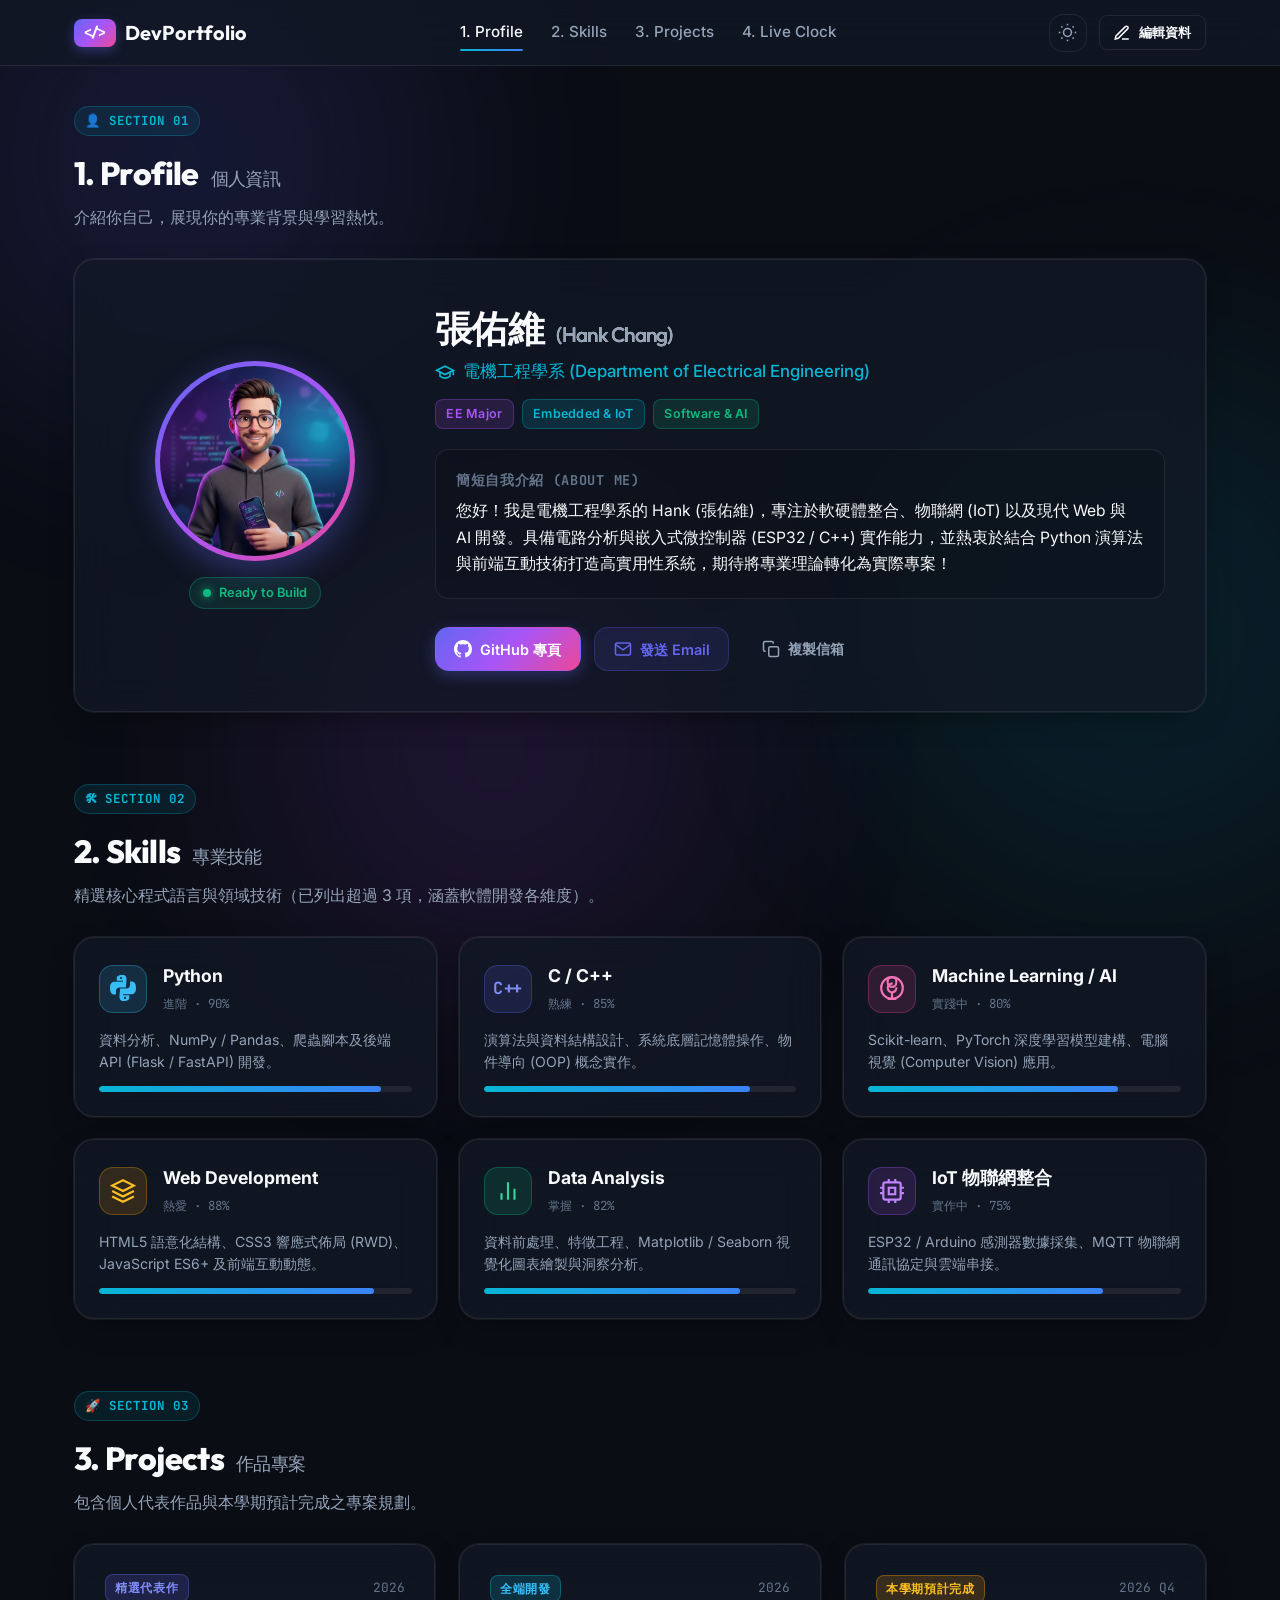
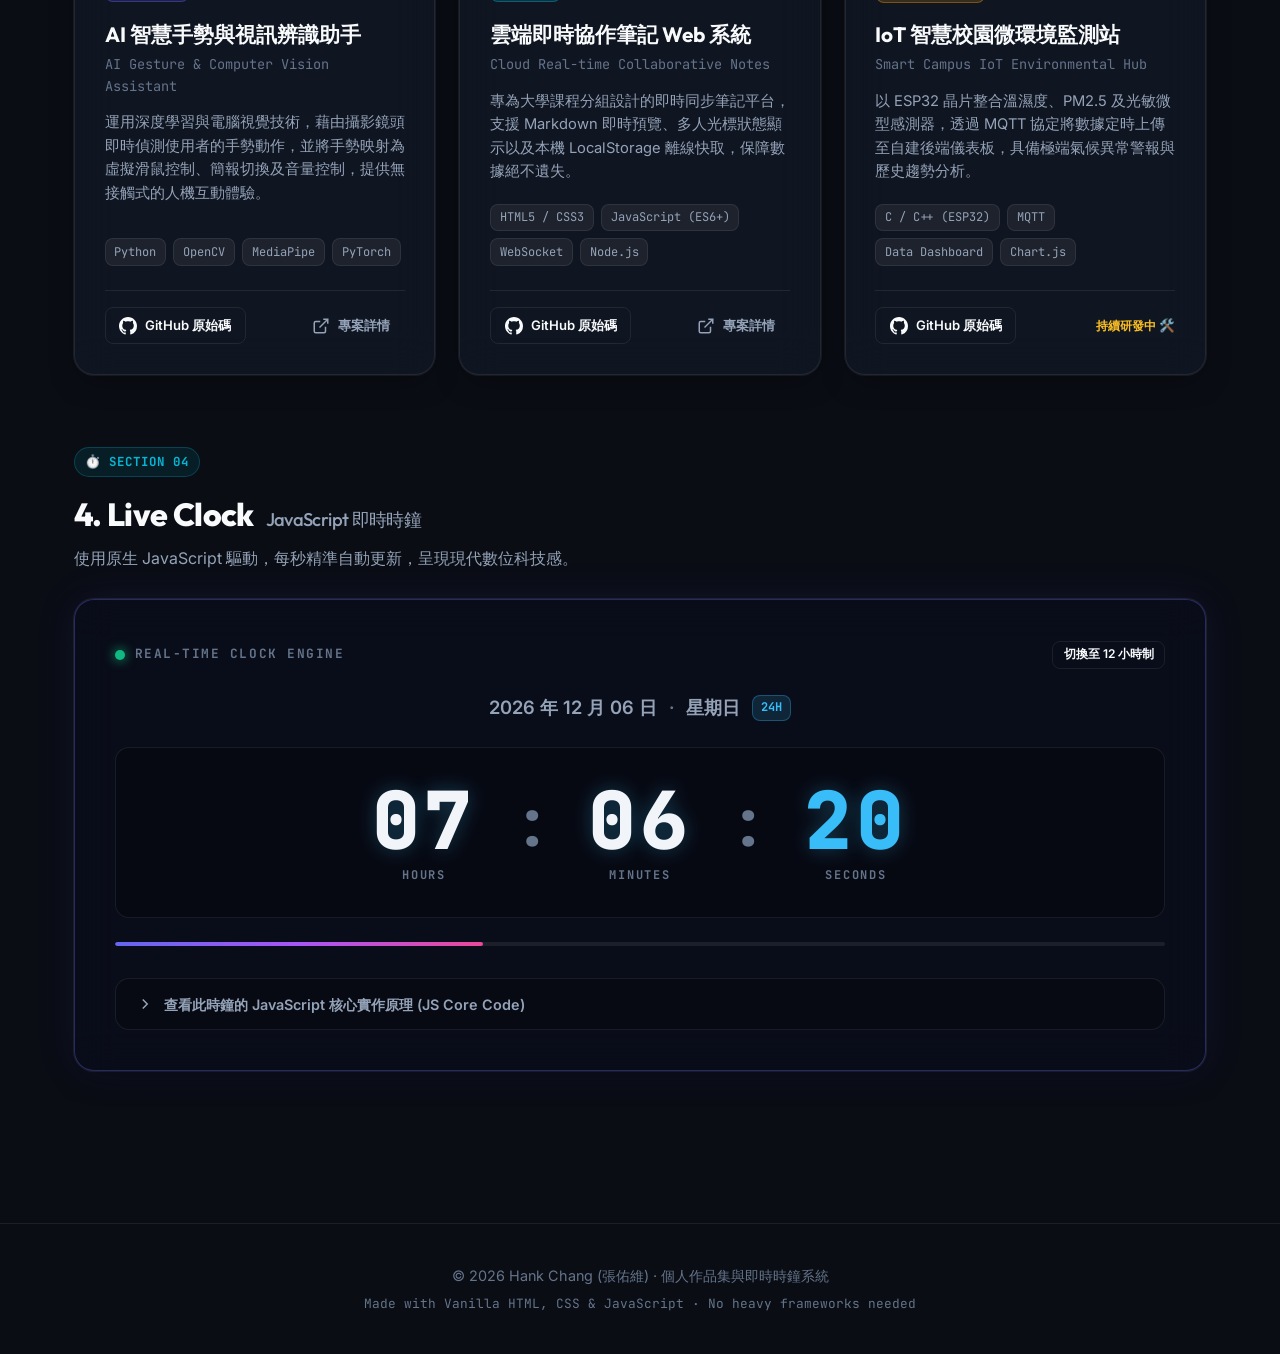
==== index.html @ bbba71ab "feat: initial commit of personal portfolio and live clock" ====
<!DOCTYPE html>
<html lang="zh-TW" data-theme="dark">
<head>
  <meta charset="UTF-8">
  <meta name="viewport" content="width=device-width, initial-scale=1.0">
  <title>Hank Chang (張佑維) | 電機工程學系 個人作品集與即時時鐘</title>
  <meta name="description" content="Hank Chang (張佑維) 的個人作品集網頁，包含個人簡介 (Profile)、專長技能 (Skills)、作品專案 (Projects) 與 JavaScript 即時時鐘 (Live Clock)。">
  
  <!-- Google Fonts: Outfit (標題), Inter (正文), JetBrains Mono (數位時鐘與程式碼) -->
  <link rel="preconnect" href="https://fonts.googleapis.com">
  <link rel="preconnect" href="https://fonts.gstatic.com" crossorigin>
  <link href="https://fonts.googleapis.com/css2?family=Inter:wght@300;400;500;600;700&family=JetBrains+Mono:wght@400;600;700;800&family=Outfit:wght@400;600;700;800&display=swap" rel="stylesheet">
  
  <link rel="stylesheet" href="style.css">
</head>
<body>
  <!-- 背景流光與粒子氛圍 -->
  <div class="ambient-glow glow-1"></div>
  <div class="ambient-glow glow-2"></div>
  <div class="ambient-glow glow-3"></div>

  <!-- 頂部導航列 -->
  <header class="navbar" id="navbar">
    <div class="nav-container">
      <a href="#profile" class="nav-logo">
        <span class="logo-badge">&lt;/&gt;</span>
        <span class="logo-text">DevPortfolio</span>
      </a>

      <nav class="nav-links">
        <a href="#profile" class="nav-link active">1. Profile</a>
        <a href="#skills" class="nav-link">2. Skills</a>
        <a href="#projects" class="nav-link">3. Projects</a>
        <a href="#clock" class="nav-link">4. Live Clock</a>
      </nav>

      <div class="nav-actions">
        <!-- 主題切換 (深色 / 淺色) -->
        <button id="theme-toggle-btn" class="icon-btn" title="切換深淺色主題" aria-label="切換主題">
          <svg class="sun-icon" viewBox="0 0 24 24" fill="none" stroke="currentColor" stroke-width="2">
            <circle cx="12" cy="12" r="5"></circle>
            <line x1="12" y1="1" x2="12" y2="3"></line>
            <line x1="12" y1="21" x2="12" y2="23"></line>
            <line x1="4.22" y1="4.22" x2="5.64" y2="5.64"></line>
            <line x1="18.36" y1="18.36" x2="19.78" y2="19.78"></line>
            <line x1="1" y1="12" x2="3" y2="12"></line>
            <line x1="21" y1="12" x2="23" y2="12"></line>
            <line x1="4.22" y1="19.78" x2="5.64" y2="18.36"></line>
            <line x1="18.36" y1="5.64" x2="19.78" y2="4.22"></line>
          </svg>
          <svg class="moon-icon" viewBox="0 0 24 24" fill="none" stroke="currentColor" stroke-width="2">
            <path d="M21 12.79A9 9 0 1 1 11.21 3 7 7 0 0 0 21 12.79z"></path>
          </svg>
        </button>

        <!-- 編輯模式按鈕 -->
        <button id="edit-profile-btn" class="btn btn-outline btn-sm" title="自訂個人資料">
          <svg viewBox="0 0 24 24" fill="none" stroke="currentColor" stroke-width="2" class="btn-icon">
            <path d="M12 20h9"></path>
            <path d="M16.5 3.5a2.121 2.121 0 0 1 3 3L7 19l-4 1 1-4L16.5 3.5z"></path>
          </svg>
          <span>編輯資料</span>
        </button>
      </div>
    </div>
  </header>

  <!-- 主內容區域 -->
  <main class="main-wrapper">

    <!-- ================= 1. Profile 區塊 ================= -->
    <section id="profile" class="section profile-section">
      <div class="section-tag">
        <span class="tag-icon">👤</span>
        <span>SECTION 01</span>
      </div>
      <h2 class="section-title">1. Profile <span class="sub-text">個人資訊</span></h2>
      <p class="section-desc">介紹你自己，展現你的專業背景與學習熱忱。</p>

      <div class="profile-card glass-card">
        <div class="profile-avatar-wrapper">
          <div class="avatar-ring">
            <img id="profile-avatar-img" src="assets/avatar.jpg" alt="個人相片 Avatar" class="profile-avatar">
          </div>
          <div class="status-indicator" title="狀態：熱情開發學習中">
            <span class="status-dot"></span>
            <span class="status-text">Ready to Build</span>
          </div>
        </div>

        <div class="profile-info">
          <div class="profile-header">
            <div>
              <h1 id="profile-name" class="profile-name">張佑維 <span class="en-name">(Hank Chang)</span></h1>
              <p id="profile-major" class="profile-major">
                <svg viewBox="0 0 24 24" fill="none" stroke="currentColor" stroke-width="2" class="inline-icon">
                  <path d="M22 10v6M2 10l10-5 10 5-10 5z"></path>
                  <path d="M6 12v5c3 3 9 3 12 0v-5"></path>
                </svg>
                電機工程學系 (Department of Electrical Engineering)
              </p>
            </div>
            <div class="profile-badges">
              <span class="badge badge-purple">EE Major</span>
              <span class="badge badge-cyan">Embedded &amp; IoT</span>
              <span class="badge badge-emerald">Software &amp; AI</span>
            </div>
          </div>

          <div class="profile-bio-container">
            <h3 class="bio-heading">簡短自我介紹 (About Me)</h3>
            <p id="profile-bio" class="profile-bio">
              您好！我是電機工程學系的 Hank (張佑維)，專注於軟硬體整合、物聯網 (IoT) 以及現代 Web 與 AI 開發。具備電路分析與嵌入式微控制器 (ESP32 / C++) 實作能力，並熱衷於結合 Python 演算法與前端互動技術打造高實用性系統，期待將專業理論轉化為實際專案！
            </p>
          </div>

          <!-- 社交連結與聯絡資訊 -->
          <div class="profile-actions">
            <a id="profile-github-btn" href="https://github.com/hankyyyyyy" target="_blank" rel="noopener noreferrer" class="btn btn-primary">
              <svg viewBox="0 0 24 24" fill="currentColor" class="btn-icon">
                <path d="M12 0C5.37 0 0 5.37 0 12c0 5.31 3.435 9.795 8.205 11.385.6.105.825-.255.825-.57 0-.285-.015-1.23-.015-2.235-3.015.555-3.795-.735-4.035-1.41-.135-.345-.72-1.41-1.23-1.695-.42-.225-1.02-.78-.015-.795.945-.015 1.62.87 1.845 1.23 1.08 1.815 2.805 1.305 3.495.99.105-.78.42-1.305.765-1.605-2.67-.3-5.46-1.335-5.46-5.925 0-1.305.465-2.385 1.23-3.225-.12-.3-.54-1.53.12-3.18 0 0 1.005-.315 3.3 1.23.96-.27 1.98-.405 3-.405s2.04.135 3 .405c2.295-1.56 3.3-1.23 3.3-1.23.66 1.65.24 2.88.12 3.18.765.84 1.23 1.905 1.23 3.225 0 4.605-2.805 5.625-5.475 5.925.435.375.81 1.095.81 2.22 0 1.605-.015 2.895-.015 3.3 0 .315.225.69.825.57A12.02 12.02 0 0024 12c0-6.63-5.37-12-12-12z"/>
              </svg>
              <span>GitHub 專頁</span>
            </a>
            <a id="profile-email-btn" href="mailto:student@university.edu.tw" class="btn btn-secondary">
              <svg viewBox="0 0 24 24" fill="none" stroke="currentColor" stroke-width="2" class="btn-icon">
                <path d="M4 4h16c1.1 0 2 .9 2 2v12c0 1.1-.9 2-2 2H4c-1.1 0-2-.9-2-2V6c0-1.1.9-2 2-2z"></path>
                <polyline points="22,6 12,13 2,6"></polyline>
              </svg>
              <span>發送 Email</span>
            </a>
            <button class="btn btn-ghost" id="quick-copy-email-btn" title="複製 Email">
              <svg viewBox="0 0 24 24" fill="none" stroke="currentColor" stroke-width="2" class="btn-icon">
                <rect x="9" y="9" width="13" height="13" rx="2" ry="2"></rect>
                <path d="M5 15H4a2 2 0 0 1-2-2V4a2 2 0 0 1 2-2h9a2 2 0 0 1 2 2v1"></path>
              </svg>
              <span>複製信箱</span>
            </button>
          </div>
        </div>
      </div>
    </section>

    <!-- ================= 2. Skills 區塊 ================= -->
    <section id="skills" class="section skills-section">
      <div class="section-tag">
        <span class="tag-icon">🛠</span>
        <span>SECTION 02</span>
      </div>
      <h2 class="section-title">2. Skills <span class="sub-text">專業技能</span></h2>
      <p class="section-desc">精選核心程式語言與領域技術（已列出超過 3 項，涵蓋軟體開發各維度）。</p>

      <div class="skills-grid">
        <!-- 技能 1: Python -->
        <div class="skill-card glass-card">
          <div class="skill-card-top">
            <div class="skill-icon-box python-color">
              <svg viewBox="0 0 24 24" fill="currentColor">
                <path d="M11.914 0C5.82 0 6.2 2.656 6.2 2.656l.008 2.753h5.815v.825H3.94S0 5.766 0 11.948c0 6.183 3.447 5.955 3.447 5.955h2.057v-2.884s-.112-3.447 3.39-3.447h5.803v-.865S15.22 7.02 15.22 3.447C15.22-.125 11.914 0 11.914 0zm-1.748 1.765a1.042 1.042 0 1 1 0 2.084 1.042 1.042 0 0 1 0-2.084zM12.086 24c6.094 0 5.714-2.656 5.714-2.656l-.008-2.753H11.977v-.825h8.083s3.94.468 3.94-5.714c0-6.183-3.447-5.955-3.447-5.955h-2.057v2.884s.112 3.447-3.39 3.447H9.303v.865s-.523 3.687-.523 7.26c0 3.572 3.306 3.447 3.306 3.447zm1.748-1.765a1.042 1.042 0 1 1 0-2.084 1.042 1.042 0 0 1 0 2.084z"/>
              </svg>
            </div>
            <div class="skill-meta">
              <h3 class="skill-name">Python</h3>
              <span class="skill-level-tag">進階 · 90%</span>
            </div>
          </div>
          <p class="skill-desc">資料分析、NumPy / Pandas、爬蟲腳本及後端 API (Flask / FastAPI) 開發。</p>
          <div class="skill-progress-wrap">
            <div class="skill-progress-bar" style="--percent: 90%;"></div>
          </div>
        </div>

        <!-- 技能 2: C / C++ -->
        <div class="skill-card glass-card">
          <div class="skill-card-top">
            <div class="skill-icon-box cpp-color">
              <span class="code-mono">C++</span>
            </div>
            <div class="skill-meta">
              <h3 class="skill-name">C / C++</h3>
              <span class="skill-level-tag">熟練 · 85%</span>
            </div>
          </div>
          <p class="skill-desc">演算法與資料結構設計、系統底層記憶體操作、物件導向 (OOP) 概念實作。</p>
          <div class="skill-progress-wrap">
            <div class="skill-progress-bar" style="--percent: 85%;"></div>
          </div>
        </div>

        <!-- 技能 3: Machine Learning & AI -->
        <div class="skill-card glass-card">
          <div class="skill-card-top">
            <div class="skill-icon-box ai-color">
              <svg viewBox="0 0 24 24" fill="none" stroke="currentColor" stroke-width="2">
                <path d="M12 2a4 4 0 0 1 4 4v1a4 4 0 0 1-4 4 4 4 0 0 1-4-4V6a4 4 0 0 1 4-4z"></path>
                <path d="M16 11.37A4 4 0 1 1 12.63 8"></path>
                <circle cx="12" cy="12" r="10"></circle>
                <path d="M12 16v6"></path>
                <path d="M8 22h8"></path>
              </svg>
            </div>
            <div class="skill-meta">
              <h3 class="skill-name">Machine Learning / AI</h3>
              <span class="skill-level-tag">實踐中 · 80%</span>
            </div>
          </div>
          <p class="skill-desc">Scikit-learn、PyTorch 深度學習模型建構、電腦視覺 (Computer Vision) 應用。</p>
          <div class="skill-progress-wrap">
            <div class="skill-progress-bar" style="--percent: 80%;"></div>
          </div>
        </div>

        <!-- 技能 4: Web Development -->
        <div class="skill-card glass-card">
          <div class="skill-card-top">
            <div class="skill-icon-box web-color">
              <svg viewBox="0 0 24 24" fill="none" stroke="currentColor" stroke-width="2">
                <polygon points="12 2 2 7 12 12 22 7 12 2"></polygon>
                <polyline points="2 17 12 22 22 17"></polyline>
                <polyline points="2 12 12 17 22 12"></polyline>
              </svg>
            </div>
            <div class="skill-meta">
              <h3 class="skill-name">Web Development</h3>
              <span class="skill-level-tag">熱愛 · 88%</span>
            </div>
          </div>
          <p class="skill-desc">HTML5 語意化結構、CSS3 響應式佈局 (RWD)、JavaScript ES6+ 及前端互動動態。</p>
          <div class="skill-progress-wrap">
            <div class="skill-progress-bar" style="--percent: 88%;"></div>
          </div>
        </div>

        <!-- 技能 5: Data Analysis -->
        <div class="skill-card glass-card">
          <div class="skill-card-top">
            <div class="skill-icon-box data-color">
              <svg viewBox="0 0 24 24" fill="none" stroke="currentColor" stroke-width="2">
                <line x1="18" y1="20" x2="18" y2="10"></line>
                <line x1="12" y1="20" x2="12" y2="4"></line>
                <line x1="6" y1="20" x2="6" y2="14"></line>
              </svg>
            </div>
            <div class="skill-meta">
              <h3 class="skill-name">Data Analysis</h3>
              <span class="skill-level-tag">掌握 · 82%</span>
            </div>
          </div>
          <p class="skill-desc">資料前處理、特徵工程、Matplotlib / Seaborn 視覺化圖表繪製與洞察分析。</p>
          <div class="skill-progress-wrap">
            <div class="skill-progress-bar" style="--percent: 82%;"></div>
          </div>
        </div>

        <!-- 技能 6: IoT & Hardware -->
        <div class="skill-card glass-card">
          <div class="skill-card-top">
            <div class="skill-icon-box iot-color">
              <svg viewBox="0 0 24 24" fill="none" stroke="currentColor" stroke-width="2">
                <rect x="4" y="4" width="16" height="16" rx="2" ry="2"></rect>
                <rect x="9" y="9" width="6" height="6"></rect>
                <line x1="9" y1="1" x2="9" y2="4"></line>
                <line x1="15" y1="1" x2="15" y2="4"></line>
                <line x1="9" y1="20" x2="9" y2="23"></line>
                <line x1="15" y1="20" x2="15" y2="23"></line>
                <line x1="20" y1="9" x2="23" y2="9"></line>
                <line x1="20" y1="14" x2="23" y2="14"></line>
                <line x1="1" y1="9" x2="4" y2="9"></line>
                <line x1="1" y1="14" x2="4" y2="14"></line>
              </svg>
            </div>
            <div class="skill-meta">
              <h3 class="skill-name">IoT 物聯網整合</h3>
              <span class="skill-level-tag">實作中 · 75%</span>
            </div>
          </div>
          <p class="skill-desc">ESP32 / Arduino 感測器數據採集、MQTT 物聯網通訊協定與雲端串接。</p>
          <div class="skill-progress-wrap">
            <div class="skill-progress-bar" style="--percent: 75%;"></div>
          </div>
        </div>
      </div>
    </section>

    <!-- ================= 3. Projects 區塊 ================= -->
    <section id="projects" class="section projects-section">
      <div class="section-tag">
        <span class="tag-icon">🚀</span>
        <span>SECTION 03</span>
      </div>
      <h2 class="section-title">3. Projects <span class="sub-text">作品專案</span></h2>
      <p class="section-desc">包含個人代表作品與本學期預計完成之專案規劃。</p>

      <div class="projects-grid">
        <!-- 專案 1 -->
        <article class="project-card glass-card">
          <div class="project-header">
            <span class="project-badge badge-featured">精選代表作</span>
            <span class="project-year">2026</span>
          </div>

          <h3 class="project-title">AI 智慧手勢與視訊辨識助手</h3>
          <p class="project-subtitle">AI Gesture & Computer Vision Assistant</p>

          <p class="project-desc">
            運用深度學習與電腦視覺技術，藉由攝影鏡頭即時偵測使用者的手勢動作，並將手勢映射為虛擬滑鼠控制、簡報切換及音量控制，提供無接觸式的人機互動體驗。
          </p>

          <div class="tech-stack-list">
            <span class="tech-tag">Python</span>
            <span class="tech-tag">OpenCV</span>
            <span class="tech-tag">MediaPipe</span>
            <span class="tech-tag">PyTorch</span>
          </div>

          <div class="project-footer">
            <a href="https://github.com" target="_blank" rel="noopener noreferrer" class="btn btn-outline btn-sm">
              <svg viewBox="0 0 24 24" fill="currentColor" class="btn-icon">
                <path d="M12 0C5.37 0 0 5.37 0 12c0 5.31 3.435 9.795 8.205 11.385.6.105.825-.255.825-.57 0-.285-.015-1.23-.015-2.235-3.015.555-3.795-.735-4.035-1.41-.135-.345-.72-1.41-1.23-1.695-.42-.225-1.02-.78-.015-.795.945-.015 1.62.87 1.845 1.23 1.08 1.815 2.805 1.305 3.495.99.105-.78.42-1.305.765-1.605-2.67-.3-5.46-1.335-5.46-5.925 0-1.305.465-2.385 1.23-3.225-.12-.3-.54-1.53.12-3.18 0 0 1.005-.315 3.3 1.23.96-.27 1.98-.405 3-.405s2.04.135 3 .405c2.295-1.56 3.3-1.23 3.3-1.23.66 1.65.24 2.88.12 3.18.765.84 1.23 1.905 1.23 3.225 0 4.605-2.805 5.625-5.475 5.925.435.375.81 1.095.81 2.22 0 1.605-.015 2.895-.015 3.3 0 .315.225.69.825.57A12.02 12.02 0 0024 12c0-6.63-5.37-12-12-12z"/>
              </svg>
              <span>GitHub 原始碼</span>
            </a>
            <button class="btn btn-ghost btn-sm demo-toast-btn" data-project="AI 智慧手勢助手">
              <svg viewBox="0 0 24 24" fill="none" stroke="currentColor" stroke-width="2" class="btn-icon">
                <path d="M18 13v6a2 2 0 0 1-2 2H5a2 2 0 0 1-2-2V8a2 2 0 0 1 2-2h6"></path>
                <polyline points="15 3 21 3 21 9"></polyline>
                <line x1="10" y1="14" x2="21" y2="3"></line>
              </svg>
              <span>專案詳情</span>
            </button>
          </div>
        </article>

        <!-- 專案 2 -->
        <article class="project-card glass-card">
          <div class="project-header">
            <span class="project-badge badge-web">全端開發</span>
            <span class="project-year">2026</span>
          </div>

          <h3 class="project-title">雲端即時協作筆記 Web 系統</h3>
          <p class="project-subtitle">Cloud Real-time Collaborative Notes</p>

          <p class="project-desc">
            專為大學課程分組設計的即時同步筆記平台，支援 Markdown 即時預覽、多人光標狀態顯示以及本機 LocalStorage 離線快取，保障數據絕不遺失。
          </p>

          <div class="tech-stack-list">
            <span class="tech-tag">HTML5 / CSS3</span>
            <span class="tech-tag">JavaScript (ES6+)</span>
            <span class="tech-tag">WebSocket</span>
            <span class="tech-tag">Node.js</span>
          </div>

          <div class="project-footer">
            <a href="https://github.com" target="_blank" rel="noopener noreferrer" class="btn btn-outline btn-sm">
              <svg viewBox="0 0 24 24" fill="currentColor" class="btn-icon">
                <path d="M12 0C5.37 0 0 5.37 0 12c0 5.31 3.435 9.795 8.205 11.385.6.105.825-.255.825-.57 0-.285-.015-1.23-.015-2.235-3.015.555-3.795-.735-4.035-1.41-.135-.345-.72-1.41-1.23-1.695-.42-.225-1.02-.78-.015-.795.945-.015 1.62.87 1.845 1.23 1.08 1.815 2.805 1.305 3.495.99.105-.78.42-1.305.765-1.605-2.67-.3-5.46-1.335-5.46-5.925 0-1.305.465-2.385 1.23-3.225-.12-.3-.54-1.53.12-3.18 0 0 1.005-.315 3.3 1.23.96-.27 1.98-.405 3-.405s2.04.135 3 .405c2.295-1.56 3.3-1.23 3.3-1.23.66 1.65.24 2.88.12 3.18.765.84 1.23 1.905 1.23 3.225 0 4.605-2.805 5.625-5.475 5.925.435.375.81 1.095.81 2.22 0 1.605-.015 2.895-.015 3.3 0 .315.225.69.825.57A12.02 12.02 0 0024 12c0-6.63-5.37-12-12-12z"/>
              </svg>
              <span>GitHub 原始碼</span>
            </a>
            <button class="btn btn-ghost btn-sm demo-toast-btn" data-project="雲端即時協作筆記">
              <svg viewBox="0 0 24 24" fill="none" stroke="currentColor" stroke-width="2" class="btn-icon">
                <path d="M18 13v6a2 2 0 0 1-2 2H5a2 2 0 0 1-2-2V8a2 2 0 0 1 2-2h6"></path>
                <polyline points="15 3 21 3 21 9"></polyline>
                <line x1="10" y1="14" x2="21" y2="3"></line>
              </svg>
              <span>專案詳情</span>
            </button>
          </div>
        </article>

        <!-- 專案 3 (本學期預計完成專案) -->
        <article class="project-card glass-card">
          <div class="project-header">
            <span class="project-badge badge-wip">本學期預計完成</span>
            <span class="project-year">2026 Q4</span>
          </div>

          <h3 class="project-title">IoT 智慧校園微環境監測站</h3>
          <p class="project-subtitle">Smart Campus IoT Environmental Hub</p>

          <p class="project-desc">
            以 ESP32 晶片整合溫濕度、PM2.5 及光敏微型感測器，透過 MQTT 協定將數據定時上傳至自建後端儀表板，具備極端氣候異常警報與歷史趨勢分析。
          </p>

          <div class="tech-stack-list">
            <span class="tech-tag">C / C++ (ESP32)</span>
            <span class="tech-tag">MQTT</span>
            <span class="tech-tag">Data Dashboard</span>
            <span class="tech-tag">Chart.js</span>
          </div>

          <div class="project-footer">
            <a href="https://github.com" target="_blank" rel="noopener noreferrer" class="btn btn-outline btn-sm">
              <svg viewBox="0 0 24 24" fill="currentColor" class="btn-icon">
                <path d="M12 0C5.37 0 0 5.37 0 12c0 5.31 3.435 9.795 8.205 11.385.6.105.825-.255.825-.57 0-.285-.015-1.23-.015-2.235-3.015.555-3.795-.735-4.035-1.41-.135-.345-.72-1.41-1.23-1.695-.42-.225-1.02-.78-.015-.795.945-.015 1.62.87 1.845 1.23 1.08 1.815 2.805 1.305 3.495.99.105-.78.42-1.305.765-1.605-2.67-.3-5.46-1.335-5.46-5.925 0-1.305.465-2.385 1.23-3.225-.12-.3-.54-1.53.12-3.18 0 0 1.005-.315 3.3 1.23.96-.27 1.98-.405 3-.405s2.04.135 3 .405c2.295-1.56 3.3-1.23 3.3-1.23.66 1.65.24 2.88.12 3.18.765.84 1.23 1.905 1.23 3.225 0 4.605-2.805 5.625-5.475 5.925.435.375.81 1.095.81 2.22 0 1.605-.015 2.895-.015 3.3 0 .315.225.69.825.57A12.02 12.02 0 0024 12c0-6.63-5.37-12-12-12z"/>
              </svg>
              <span>GitHub 原始碼</span>
            </a>
            <span class="status-pill status-pill-wip">持續研發中 🛠️</span>
          </div>
        </article>
      </div>
    </section>

    <!-- ================= 4. Live Clock 區塊 ================= -->
    <section id="clock" class="section clock-section">
      <div class="section-tag">
        <span class="tag-icon">⏱️</span>
        <span>SECTION 04</span>
      </div>
      <h2 class="section-title">4. Live Clock <span class="sub-text">JavaScript 即時時鐘</span></h2>
      <p class="section-desc">使用原生 JavaScript 驅動，每秒精準自動更新，呈現現代數位科技感。</p>

      <div class="clock-card glass-card">
        <!-- 時鐘頂部資訊列 -->
        <div class="clock-card-header">
          <div class="clock-meta">
            <span class="live-dot-indicator"></span>
            <span class="live-text">REAL-TIME CLOCK ENGINE</span>
          </div>
          <div class="clock-controls">
            <button id="clock-format-btn" class="btn btn-xs btn-outline" title="點擊切換 12/24 小時制">
              <span id="format-label">切換至 12 小時制</span>
            </button>
          </div>
        </div>

        <!-- 日期與星期顯示 -->
        <div class="clock-date-row">
          <span id="clock-date" class="clock-date">2026 年 09 月 17 日</span>
          <span class="clock-date-divider">·</span>
          <span id="clock-day" class="clock-day">星期四</span>
          <span id="clock-ampm" class="clock-ampm-badge">24H</span>
        </div>

        <!-- 核心數位時鐘顯示：HH : MM : SS -->
        <div class="clock-display" id="clock-display" aria-live="polite">
          <div class="clock-unit-box">
            <span id="clock-hours" class="clock-digit">00</span>
            <span class="unit-label">HOURS</span>
          </div>
          <span class="clock-separator">:</span>
          <div class="clock-unit-box">
            <span id="clock-minutes" class="clock-digit">00</span>
            <span class="unit-label">MINUTES</span>
          </div>
          <span class="clock-separator">:</span>
          <div class="clock-unit-box">
            <span id="clock-seconds" class="clock-digit accent-digit">00</span>
            <span class="unit-label">SECONDS</span>
          </div>
        </div>

        <!-- 毫秒進度條動態反饋 -->
        <div class="second-progress-track" title="每分鐘進度">
          <div id="second-progress-bar" class="second-progress-fill"></div>
        </div>

        <!-- 程式碼原理解說 (便於批改與面試展示) -->
        <div class="clock-explainer">
          <details class="code-details">
            <summary class="details-summary">
              <svg viewBox="0 0 24 24" fill="none" stroke="currentColor" stroke-width="2" class="summary-icon">
                <polyline points="9 18 15 12 9 6"></polyline>
              </svg>
              <span>查看此時鐘的 JavaScript 核心實作原理 (JS Core Code)</span>
            </summary>
            <div class="details-content">
              <pre class="code-snippet"><code><span class="token-keyword">function</span> <span class="token-func">updateClock</span>() {
  <span class="token-keyword">const</span> now = <span class="token-keyword">new</span> <span class="token-func">Date</span>();
  <span class="token-comment">// 取得時、分、秒，並使用 padStart(2, '0') 補齊兩位數</span>
  <span class="token-keyword">const</span> hh = String(now.<span class="token-func">getHours</span>()).<span class="token-func">padStart</span>(<span class="token-number">2</span>, <span class="token-string">'0'</span>);
  <span class="token-keyword">const</span> mm = String(now.<span class="token-func">getMinutes</span>()).<span class="token-func">padStart</span>(<span class="token-number">2</span>, <span class="token-string">'0'</span>);
  <span class="token-keyword">const</span> ss = String(now.<span class="token-func">getSeconds</span>()).<span class="token-func">padStart</span>(<span class="token-number">2</span>, <span class="token-string">'0'</span>);

  <span class="token-comment">// 更新 DOM 顯示：HH : MM : SS</span>
  document.<span class="token-func">getElementById</span>(<span class="token-string">'clock-hours'</span>).textContent = hh;
  document.<span class="token-func">getElementById</span>(<span class="token-string">'clock-minutes'</span>).textContent = mm;
  document.<span class="token-func">getElementById</span>(<span class="token-string">'clock-seconds'</span>).textContent = ss;
}
<span class="token-comment">// 每 1000 毫秒 (1 秒) 自動觸發一次</span>
<span class="token-func">setInterval</span>(updateClock, <span class="token-number">1000</span>);</code></pre>
            </div>
          </details>
        </div>
      </div>
    </section>

  </main>

  <!-- 頁腳 Footer -->
  <footer class="footer">
    <div class="footer-content">
      <p>© 2026 <span id="footer-name">Hank Chang (張佑維)</span> · 個人作品集與即時時鐘系統</p>
      <p class="footer-tech">Made with Vanilla HTML, CSS & JavaScript · No heavy frameworks needed</p>
    </div>
  </footer>

  <!-- 編輯個人資料 Modal 彈窗 (讓使用者能隨時自訂姓名/科系/自介) -->
  <div id="edit-modal" class="modal-backdrop" aria-hidden="true">
    <div class="modal-dialog glass-card" role="dialog" aria-labelledby="modal-title">
      <div class="modal-header">
        <h3 id="modal-title" class="modal-title">✏️ 自訂個人資訊 (Profile Editor)</h3>
        <button id="modal-close-btn" class="close-btn" aria-label="關閉視窗">&times;</button>
      </div>
      <form id="edit-profile-form" class="modal-form">
        <div class="form-group">
          <label for="input-name">姓名 (Name)：</label>
          <input type="text" id="input-name" required placeholder="例如：Hank Chang (張佑維)">
        </div>
        <div class="form-group">
          <label for="input-major">科系與專長 (Major / Specialty)：</label>
          <input type="text" id="input-major" required placeholder="例如：電機工程學系 (Department of Electrical Engineering)">
        </div>
        <div class="form-group">
          <label for="input-bio">簡短自我介紹 (Short Bio)：</label>
          <textarea id="input-bio" rows="4" required placeholder="輸入您喜歡的自我介紹文字..."></textarea>
        </div>
        <div class="form-group">
          <label for="input-github">GitHub 連結 (GitHub URL)：</label>
          <input type="url" id="input-github" placeholder="https://github.com/hankyyyyyy">
        </div>
        <div class="form-group">
          <label for="input-email">Email 信箱：</label>
          <input type="email" id="input-email" placeholder="your-email@example.com">
        </div>
        <div class="modal-actions">
          <button type="button" id="modal-cancel-btn" class="btn btn-ghost">取消</button>
          <button type="submit" class="btn btn-primary">儲存資料 (Save)</button>
        </div>
      </form>
    </div>
  </div>

  <!-- 提示 Toast 訊息容器 -->
  <div id="toast-container" class="toast-container"></div>

  <script src="script.js"></script>
</body>
</html>
---- style.css ----
/* ==========================================================================
   CSS Design System & Theming (Vanilla CSS)
   ========================================================================== */

:root {
  /* 字體變數 */
  --font-sans: 'Inter', -apple-system, BlinkMacSystemFont, "Segoe UI", Roboto, sans-serif;
  --font-heading: 'Outfit', var(--font-sans);
  --font-mono: 'JetBrains Mono', 'Fira Code', monospace;

  /* 品牌與主強調色 (Vibrant Gradients) */
  --primary: #6366f1;
  --primary-hover: #4f46e5;
  --accent-cyan: #06b6d4;
  --accent-purple: #a855f7;
  --accent-pink: #ec4899;
  --accent-emerald: #10b981;

  /* 動態漸層 */
  --grad-primary: linear-gradient(135deg, #6366f1 0%, #a855f7 50%, #ec4899 100%);
  --grad-cyan: linear-gradient(135deg, #06b6d4 0%, #3b82f6 100%);
  --grad-text: linear-gradient(135deg, #ffffff 0%, #cbd5e1 100%);

  /* 預設：深色科技主題 (Dark Theme) */
  --bg-main: #0a0d14;
  --bg-surface: rgba(18, 24, 38, 0.75);
  --bg-surface-hover: rgba(26, 34, 52, 0.85);
  --border-color: rgba(255, 255, 255, 0.08);
  --border-color-glow: rgba(99, 102, 241, 0.35);

  --text-primary: #f8fafc;
  --text-secondary: #94a3b8;
  --text-muted: #64748b;

  --card-shadow: 0 10px 30px -10px rgba(0, 0, 0, 0.5), 0 0 0 1px var(--border-color);
  --card-shadow-hover: 0 20px 40px -15px rgba(99, 102, 241, 0.25), 0 0 0 1px rgba(99, 102, 241, 0.5);

  --glow-color-1: rgba(99, 102, 241, 0.18);
  --glow-color-2: rgba(6, 182, 212, 0.14);
  --glow-color-3: rgba(168, 85, 247, 0.16);

  --clock-bg: rgba(10, 14, 26, 0.85);
  --clock-digit: #f1f5f9;
  --clock-accent: #38bdf8;
  --clock-shadow: 0 0 20px rgba(56, 189, 248, 0.3);

  --radius-sm: 8px;
  --radius-md: 14px;
  --radius-lg: 20px;
  --radius-full: 9999px;

  --transition-smooth: all 0.3s cubic-bezier(0.16, 1, 0.3, 1);
}

/* 淺色主題 (Light Theme) */
[data-theme="light"] {
  --bg-main: #f8fafc;
  --bg-surface: rgba(255, 255, 255, 0.85);
  --bg-surface-hover: rgba(255, 255, 255, 0.95);
  --border-color: rgba(0, 0, 0, 0.08);
  --border-color-glow: rgba(99, 102, 241, 0.3);

  --text-primary: #0f172a;
  --text-secondary: #475569;
  --text-muted: #94a3b8;

  --grad-text: linear-gradient(135deg, #0f172a 0%, #334155 100%);
  --card-shadow: 0 10px 30px -10px rgba(0, 0, 0, 0.08), 0 0 0 1px var(--border-color);
  --card-shadow-hover: 0 20px 35px -10px rgba(99, 102, 241, 0.18), 0 0 0 1px rgba(99, 102, 241, 0.4);

  --glow-color-1: rgba(99, 102, 241, 0.1);
  --glow-color-2: rgba(6, 182, 212, 0.08);
  --glow-color-3: rgba(168, 85, 247, 0.08);

  --clock-bg: rgba(241, 245, 249, 0.9);
  --clock-digit: #0f172a;
  --clock-accent: #0284c7;
  --clock-shadow: 0 0 15px rgba(2, 132, 199, 0.2);
}

/* ==========================================================================
   Base & Reset
   ========================================================================== */

* {
  box-sizing: border-box;
  margin: 0;
  padding: 0;
}

html {
  scroll-behavior: smooth;
  scroll-padding-top: 80px;
}

body {
  font-family: var(--font-sans);
  background-color: var(--bg-main);
  color: var(--text-primary);
  line-height: 1.6;
  min-height: 100vh;
  position: relative;
  overflow-x: hidden;
  transition: background-color 0.4s ease, color 0.4s ease;
}

/* 背景光暈 */
.ambient-glow {
  position: fixed;
  border-radius: 50%;
  filter: blur(120px);
  pointer-events: none;
  z-index: 0;
  opacity: 0.8;
  animation: floatGlow 18s ease-in-out infinite alternate;
}

.glow-1 {
  top: -10%;
  left: -5%;
  width: 500px;
  height: 500px;
  background: var(--glow-color-1);
}

.glow-2 {
  top: 40%;
  right: -10%;
  width: 550px;
  height: 550px;
  background: var(--glow-color-2);
  animation-delay: -6s;
}

.glow-3 {
  bottom: -10%;
  left: 20%;
  width: 480px;
  height: 480px;
  background: var(--glow-color-3);
  animation-delay: -12s;
}

@keyframes floatGlow {
  0% { transform: translate(0, 0) scale(1); }
  50% { transform: translate(40px, 60px) scale(1.1); }
  100% { transform: translate(-30px, -40px) scale(0.95); }
}

/* ==========================================================================
   Navigation Bar
   ========================================================================== */

.navbar {
  position: sticky;
  top: 0;
  z-index: 100;
  backdrop-filter: blur(16px);
  -webkit-backdrop-filter: blur(16px);
  background: var(--bg-surface);
  border-bottom: 1px solid var(--border-color);
  transition: var(--transition-smooth);
}

.nav-container {
  max-width: 1180px;
  margin: 0 auto;
  padding: 0.85rem 1.5rem;
  display: flex;
  align-items: center;
  justify-content: space-between;
  gap: 1rem;
}

.nav-logo {
  display: flex;
  align-items: center;
  gap: 0.6rem;
  text-decoration: none;
  color: var(--text-primary);
  font-family: var(--font-heading);
  font-weight: 700;
  font-size: 1.25rem;
}

.logo-badge {
  background: var(--grad-primary);
  color: #ffffff;
  padding: 0.2rem 0.55rem;
  border-radius: var(--radius-sm);
  font-family: var(--font-mono);
  font-size: 0.85rem;
  font-weight: 800;
  box-shadow: 0 4px 12px rgba(99, 102, 241, 0.35);
}

.nav-links {
  display: flex;
  align-items: center;
  gap: 1.75rem;
}

.nav-link {
  text-decoration: none;
  color: var(--text-secondary);
  font-weight: 500;
  font-size: 0.95rem;
  transition: var(--transition-smooth);
  position: relative;
  padding: 0.25rem 0;
}

.nav-link:hover,
.nav-link.active {
  color: var(--text-primary);
}

.nav-link::after {
  content: '';
  position: absolute;
  bottom: -2px;
  left: 0;
  width: 0;
  height: 2px;
  background: var(--grad-cyan);
  border-radius: 2px;
  transition: width 0.3s ease;
}

.nav-link:hover::after,
.nav-link.active::after {
  width: 100%;
}

.nav-actions {
  display: flex;
  align-items: center;
  gap: 0.75rem;
}

/* ==========================================================================
   Buttons & UI Elements
   ========================================================================== */

.btn {
  display: inline-flex;
  align-items: center;
  justify-content: center;
  gap: 0.5rem;
  font-family: var(--font-sans);
  font-size: 0.9rem;
  font-weight: 600;
  padding: 0.6rem 1.15rem;
  border-radius: var(--radius-md);
  border: 1px solid transparent;
  cursor: pointer;
  text-decoration: none;
  transition: var(--transition-smooth);
  user-select: none;
}

.btn-sm {
  padding: 0.45rem 0.85rem;
  font-size: 0.82rem;
  border-radius: var(--radius-sm);
}

.btn-xs {
  padding: 0.3rem 0.65rem;
  font-size: 0.75rem;
  border-radius: var(--radius-sm);
}

.btn-icon {
  width: 18px;
  height: 18px;
  flex-shrink: 0;
}

.btn-primary {
  background: var(--grad-primary);
  color: #ffffff;
  box-shadow: 0 4px 15px rgba(99, 102, 241, 0.35);
}

.btn-primary:hover {
  transform: translateY(-2px);
  box-shadow: 0 6px 22px rgba(99, 102, 241, 0.5);
}

.btn-secondary {
  background: rgba(99, 102, 241, 0.12);
  color: var(--primary);
  border: 1px solid rgba(99, 102, 241, 0.25);
}

.btn-secondary:hover {
  background: rgba(99, 102, 241, 0.2);
  transform: translateY(-2px);
}

.btn-outline {
  background: transparent;
  color: var(--text-primary);
  border: 1px solid var(--border-color);
}

.btn-outline:hover {
  background: var(--bg-surface-hover);
  border-color: var(--border-color-glow);
  transform: translateY(-2px);
}

.btn-ghost {
  background: transparent;
  color: var(--text-secondary);
}

.btn-ghost:hover {
  background: var(--bg-surface-hover);
  color: var(--text-primary);
}

.icon-btn {
  background: transparent;
  border: 1px solid var(--border-color);
  color: var(--text-secondary);
  width: 38px;
  height: 38px;
  border-radius: var(--radius-md);
  display: flex;
  align-items: center;
  justify-content: center;
  cursor: pointer;
  transition: var(--transition-smooth);
}

.icon-btn:hover {
  background: var(--bg-surface-hover);
  color: var(--text-primary);
  border-color: var(--border-color-glow);
}

.icon-btn svg {
  width: 19px;
  height: 19px;
}

/* 深淺色按鈕圖示控制 */
[data-theme="dark"] .sun-icon { display: block; }
[data-theme="dark"] .moon-icon { display: none; }
[data-theme="light"] .sun-icon { display: none; }
[data-theme="light"] .moon-icon { display: block; }

/* ==========================================================================
   Glassmorphism Card & Sections
   ========================================================================== */

.main-wrapper {
  max-width: 1180px;
  margin: 0 auto;
  padding: 2.5rem 1.5rem 5rem;
  position: relative;
  z-index: 1;
}

.section {
  margin-bottom: 4.5rem;
}

.section-tag {
  display: inline-flex;
  align-items: center;
  gap: 0.4rem;
  font-family: var(--font-mono);
  font-size: 0.78rem;
  font-weight: 700;
  letter-spacing: 0.08em;
  color: var(--accent-cyan);
  background: rgba(6, 182, 212, 0.1);
  border: 1px solid rgba(6, 182, 212, 0.25);
  padding: 0.25rem 0.65rem;
  border-radius: var(--radius-full);
  margin-bottom: 0.75rem;
}

.section-title {
  font-family: var(--font-heading);
  font-size: 2rem;
  font-weight: 800;
  letter-spacing: -0.02em;
  color: var(--text-primary);
  margin-bottom: 0.35rem;
  display: flex;
  align-items: baseline;
  gap: 0.75rem;
}

.section-title .sub-text {
  font-size: 1.15rem;
  font-weight: 500;
  color: var(--text-secondary);
}

.section-desc {
  color: var(--text-secondary);
  font-size: 1rem;
  margin-bottom: 1.75rem;
  max-width: 700px;
}

.glass-card {
  background: var(--bg-surface);
  backdrop-filter: blur(20px);
  -webkit-backdrop-filter: blur(20px);
  border: 1px solid var(--border-color);
  border-radius: var(--radius-lg);
  box-shadow: var(--card-shadow);
  transition: var(--transition-smooth);
  position: relative;
  overflow: hidden;
}

.glass-card:hover {
  border-color: var(--border-color-glow);
  box-shadow: var(--card-shadow-hover);
}

/* ==========================================================================
   1. Profile Section
   ========================================================================== */

.profile-card {
  display: grid;
  grid-template-columns: 280px 1fr;
  gap: 2.5rem;
  padding: 2.5rem;
  align-items: center;
}

.profile-avatar-wrapper {
  display: flex;
  flex-direction: column;
  align-items: center;
  gap: 1rem;
}

.avatar-ring {
  width: 200px;
  height: 200px;
  border-radius: 50%;
  padding: 5px;
  background: var(--grad-primary);
  box-shadow: 0 10px 30px rgba(99, 102, 241, 0.35);
  transition: transform 0.4s ease;
}

.avatar-ring:hover {
  transform: scale(1.04) rotate(2deg);
}

.profile-avatar {
  width: 100%;
  height: 100%;
  border-radius: 50%;
  object-fit: cover;
  background-color: var(--bg-main);
  display: block;
}

.status-indicator {
  display: inline-flex;
  align-items: center;
  gap: 0.5rem;
  background: rgba(16, 185, 129, 0.12);
  border: 1px solid rgba(16, 185, 129, 0.3);
  padding: 0.3rem 0.8rem;
  border-radius: var(--radius-full);
  font-size: 0.8rem;
  font-weight: 600;
  color: var(--accent-emerald);
}

.status-dot {
  width: 8px;
  height: 8px;
  border-radius: 50%;
  background-color: var(--accent-emerald);
  box-shadow: 0 0 10px var(--accent-emerald);
  animation: pulseDot 2s infinite;
}

@keyframes pulseDot {
  0% { transform: scale(0.9); opacity: 0.7; }
  50% { transform: scale(1.2); opacity: 1; }
  100% { transform: scale(0.9); opacity: 0.7; }
}

.profile-info {
  display: flex;
  flex-direction: column;
  gap: 1.25rem;
}

.profile-header {
  display: flex;
  flex-direction: column;
  gap: 0.6rem;
}

.profile-name {
  font-family: var(--font-heading);
  font-size: 2.3rem;
  font-weight: 800;
  letter-spacing: -0.02em;
  background: var(--grad-text);
  -webkit-background-clip: text;
  -webkit-text-fill-color: transparent;
}

.profile-name .en-name {
  font-size: 1.3rem;
  font-weight: 500;
  color: var(--text-secondary);
  -webkit-text-fill-color: var(--text-secondary);
  margin-left: 0.4rem;
}

.profile-major {
  display: flex;
  align-items: center;
  gap: 0.5rem;
  font-size: 1.05rem;
  font-weight: 500;
  color: var(--accent-cyan);
}

.inline-icon {
  width: 20px;
  height: 20px;
  flex-shrink: 0;
}

.profile-badges {
  display: flex;
  flex-wrap: wrap;
  gap: 0.5rem;
  margin-top: 0.25rem;
}

.badge {
  font-size: 0.78rem;
  font-weight: 600;
  padding: 0.25rem 0.65rem;
  border-radius: var(--radius-sm);
  letter-spacing: 0.02em;
}

.badge-purple { background: rgba(168, 85, 247, 0.15); color: var(--accent-purple); border: 1px solid rgba(168, 85, 247, 0.3); }
.badge-cyan { background: rgba(6, 182, 212, 0.15); color: var(--accent-cyan); border: 1px solid rgba(6, 182, 212, 0.3); }
.badge-emerald { background: rgba(16, 185, 129, 0.15); color: var(--accent-emerald); border: 1px solid rgba(16, 185, 129, 0.3); }

.profile-bio-container {
  background: rgba(0, 0, 0, 0.15);
  border-radius: var(--radius-md);
  padding: 1.25rem;
  border: 1px solid var(--border-color);
}

[data-theme="light"] .profile-bio-container {
  background: rgba(0, 0, 0, 0.02);
}

.bio-heading {
  font-size: 0.85rem;
  font-family: var(--font-mono);
  color: var(--text-muted);
  text-transform: uppercase;
  letter-spacing: 0.05em;
  margin-bottom: 0.4rem;
}

.profile-bio {
  color: var(--text-primary);
  font-size: 0.98rem;
  line-height: 1.7;
}

.profile-actions {
  display: flex;
  flex-wrap: wrap;
  gap: 0.85rem;
  align-items: center;
  margin-top: 0.5rem;
}

/* ==========================================================================
   2. Skills Section
   ========================================================================== */

.skills-grid {
  display: grid;
  grid-template-columns: repeat(auto-fit, minmax(320px, 1fr));
  gap: 1.35rem;
}

.skill-card {
  padding: 1.5rem;
  display: flex;
  flex-direction: column;
  gap: 0.85rem;
}

.skill-card:hover {
  transform: translateY(-4px);
}

.skill-card-top {
  display: flex;
  align-items: center;
  gap: 1rem;
}

.skill-icon-box {
  width: 48px;
  height: 48px;
  border-radius: var(--radius-md);
  display: flex;
  align-items: center;
  justify-content: center;
  font-weight: 700;
  flex-shrink: 0;
}

.skill-icon-box svg {
  width: 26px;
  height: 26px;
}

.python-color { background: rgba(56, 189, 248, 0.15); color: #38bdf8; border: 1px solid rgba(56, 189, 248, 0.3); }
.cpp-color { background: rgba(99, 102, 241, 0.15); color: #818cf8; border: 1px solid rgba(99, 102, 241, 0.3); font-family: var(--font-mono); font-size: 1.05rem; }
.ai-color { background: rgba(236, 72, 153, 0.15); color: #f472b6; border: 1px solid rgba(236, 72, 153, 0.3); }
.web-color { background: rgba(245, 158, 11, 0.15); color: #fbbf24; border: 1px solid rgba(245, 158, 11, 0.3); }
.data-color { background: rgba(16, 185, 129, 0.15); color: #34d399; border: 1px solid rgba(16, 185, 129, 0.3); }
.iot-color { background: rgba(168, 85, 247, 0.15); color: #c084fc; border: 1px solid rgba(168, 85, 247, 0.3); }

.skill-meta {
  flex: 1;
}

.skill-name {
  font-size: 1.1rem;
  font-weight: 700;
  color: var(--text-primary);
}

.skill-level-tag {
  font-size: 0.78rem;
  font-family: var(--font-mono);
  color: var(--text-muted);
}

.skill-desc {
  font-size: 0.88rem;
  color: var(--text-secondary);
  line-height: 1.55;
  flex: 1;
}

.skill-progress-wrap {
  width: 100%;
  height: 6px;
  background: rgba(255, 255, 255, 0.07);
  border-radius: var(--radius-full);
  overflow: hidden;
}

[data-theme="light"] .skill-progress-wrap {
  background: rgba(0, 0, 0, 0.08);
}

.skill-progress-bar {
  height: 100%;
  width: var(--percent);
  background: var(--grad-cyan);
  border-radius: var(--radius-full);
  position: relative;
  transition: width 1.2s cubic-bezier(0.16, 1, 0.3, 1);
}

/* ==========================================================================
   3. Projects Section
   ========================================================================== */

.projects-grid {
  display: grid;
  grid-template-columns: repeat(auto-fit, minmax(330px, 1fr));
  gap: 1.5rem;
}

.project-card {
  padding: 1.85rem;
  display: flex;
  flex-direction: column;
}

.project-card:hover {
  transform: translateY(-4px);
}

.project-header {
  display: flex;
  align-items: center;
  justify-content: space-between;
  margin-bottom: 1rem;
}

.project-badge {
  font-size: 0.75rem;
  font-weight: 700;
  padding: 0.2rem 0.6rem;
  border-radius: var(--radius-sm);
  text-transform: uppercase;
  letter-spacing: 0.05em;
}

.badge-featured {
  background: rgba(99, 102, 241, 0.18);
  color: #818cf8;
  border: 1px solid rgba(99, 102, 241, 0.35);
}

.badge-web {
  background: rgba(6, 182, 212, 0.18);
  color: #38bdf8;
  border: 1px solid rgba(6, 182, 212, 0.35);
}

.badge-wip {
  background: rgba(245, 158, 11, 0.18);
  color: #fbbf24;
  border: 1px solid rgba(245, 158, 11, 0.35);
}

.project-year {
  font-family: var(--font-mono);
  font-size: 0.8rem;
  color: var(--text-muted);
}

.project-title {
  font-family: var(--font-heading);
  font-size: 1.3rem;
  font-weight: 700;
  color: var(--text-primary);
  margin-bottom: 0.2rem;
}

.project-subtitle {
  font-size: 0.85rem;
  color: var(--text-muted);
  font-family: var(--font-mono);
  margin-bottom: 0.85rem;
}

.project-desc {
  font-size: 0.92rem;
  color: var(--text-secondary);
  line-height: 1.6;
  margin-bottom: 1.25rem;
  flex: 1;
}

.tech-stack-list {
  display: flex;
  flex-wrap: wrap;
  gap: 0.45rem;
  margin-bottom: 1.5rem;
}

.tech-tag {
  font-size: 0.75rem;
  font-family: var(--font-mono);
  background: rgba(255, 255, 255, 0.06);
  color: var(--text-secondary);
  padding: 0.2rem 0.55rem;
  border-radius: var(--radius-sm);
  border: 1px solid var(--border-color);
}

[data-theme="light"] .tech-tag {
  background: rgba(0, 0, 0, 0.05);
}

.project-footer {
  display: flex;
  align-items: center;
  justify-content: space-between;
  gap: 0.5rem;
  padding-top: 1rem;
  border-top: 1px solid var(--border-color);
}

.status-pill-wip {
  font-size: 0.78rem;
  font-weight: 600;
  color: #fbbf24;
}

/* ==========================================================================
   4. Live Clock Section (科技感數位儀表板)
   ========================================================================== */

.clock-card {
  padding: 2.5rem;
  background: var(--clock-bg);
  border: 1px solid var(--border-color-glow);
  box-shadow: var(--card-shadow), 0 0 40px rgba(99, 102, 241, 0.12);
  text-align: center;
}

.clock-card-header {
  display: flex;
  align-items: center;
  justify-content: space-between;
  margin-bottom: 1.5rem;
}

.clock-meta {
  display: flex;
  align-items: center;
  gap: 0.6rem;
}

.live-dot-indicator {
  width: 10px;
  height: 10px;
  border-radius: 50%;
  background: #10b981;
  box-shadow: 0 0 12px #10b981;
  animation: liveBlink 1.5s infinite;
}

@keyframes liveBlink {
  0%, 100% { opacity: 1; transform: scale(1); }
  50% { opacity: 0.4; transform: scale(0.85); }
}

.live-text {
  font-family: var(--font-mono);
  font-size: 0.8rem;
  font-weight: 700;
  letter-spacing: 0.12em;
  color: var(--text-muted);
}

.clock-date-row {
  display: flex;
  align-items: center;
  justify-content: center;
  gap: 0.75rem;
  font-size: 1.15rem;
  font-weight: 600;
  color: var(--text-secondary);
  margin-bottom: 1.5rem;
}

.clock-date-divider {
  color: var(--text-muted);
}

.clock-ampm-badge {
  font-family: var(--font-mono);
  font-size: 0.75rem;
  font-weight: 700;
  background: rgba(56, 189, 248, 0.15);
  color: var(--clock-accent);
  border: 1px solid rgba(56, 189, 248, 0.3);
  padding: 0.15rem 0.5rem;
  border-radius: var(--radius-sm);
}

/* 核心時鐘：HH : MM : SS 科技等寬巨型字 */
.clock-display {
  display: flex;
  align-items: center;
  justify-content: center;
  gap: 1.5rem;
  padding: 2rem 1rem;
  margin-bottom: 1.5rem;
  background: rgba(0, 0, 0, 0.25);
  border-radius: var(--radius-md);
  border: 1px solid var(--border-color);
}

[data-theme="light"] .clock-display {
  background: rgba(0, 0, 0, 0.03);
}

.clock-unit-box {
  display: flex;
  flex-direction: column;
  align-items: center;
  gap: 0.4rem;
  min-width: 130px;
}

.clock-digit {
  font-family: var(--font-mono);
  font-size: 5rem;
  font-weight: 800;
  line-height: 1;
  color: var(--clock-digit);
  letter-spacing: 0.05em;
  text-shadow: var(--clock-shadow);
  transition: color 0.3s ease;
}

.accent-digit {
  color: var(--clock-accent);
}

.clock-separator {
  font-family: var(--font-mono);
  font-size: 4rem;
  font-weight: 700;
  color: var(--text-muted);
  animation: colonPulse 1s ease-in-out infinite;
  user-select: none;
  margin-top: -1.2rem;
}

@keyframes colonPulse {
  0%, 100% { opacity: 1; }
  50% { opacity: 0.25; }
}

.unit-label {
  font-family: var(--font-mono);
  font-size: 0.75rem;
  font-weight: 700;
  letter-spacing: 0.15em;
  color: var(--text-muted);
}

/* 秒數流動進度條 */
.second-progress-track {
  width: 100%;
  height: 4px;
  background: rgba(255, 255, 255, 0.08);
  border-radius: var(--radius-full);
  overflow: hidden;
  margin-bottom: 2rem;
}

[data-theme="light"] .second-progress-track {
  background: rgba(0, 0, 0, 0.08);
}

.second-progress-fill {
  height: 100%;
  width: 0%;
  background: var(--grad-primary);
  border-radius: var(--radius-full);
  transition: width 0.3s linear;
}

/* 程式碼解說收合區 */
.clock-explainer {
  text-align: left;
}

.code-details {
  background: rgba(0, 0, 0, 0.2);
  border: 1px solid var(--border-color);
  border-radius: var(--radius-md);
  overflow: hidden;
  transition: var(--transition-smooth);
}

[data-theme="light"] .code-details {
  background: rgba(0, 0, 0, 0.02);
}

.details-summary {
  padding: 0.85rem 1.25rem;
  cursor: pointer;
  display: flex;
  align-items: center;
  gap: 0.6rem;
  font-size: 0.9rem;
  font-weight: 600;
  color: var(--text-secondary);
  user-select: none;
}

.details-summary:hover {
  color: var(--text-primary);
}

.summary-icon {
  width: 18px;
  height: 18px;
  transition: transform 0.3s ease;
}

.code-details[open] .summary-icon {
  transform: rotate(90deg);
}

.details-content {
  padding: 1rem 1.25rem;
  border-top: 1px solid var(--border-color);
  background: rgba(0, 0, 0, 0.3);
}

[data-theme="light"] .details-content {
  background: rgba(0, 0, 0, 0.04);
}

.code-snippet {
  font-family: var(--font-mono);
  font-size: 0.85rem;
  line-height: 1.6;
  overflow-x: auto;
  color: #e2e8f0;
}

[data-theme="light"] .code-snippet {
  color: #1e293b;
}

/* 程式碼色彩標註 */
.token-keyword { color: #f43f5e; font-weight: 600; }
.token-func { color: #38bdf8; }
.token-string { color: #34d399; }
.token-number { color: #fbbf24; }
.token-comment { color: #64748b; font-style: italic; }

/* ==========================================================================
   Footer
   ========================================================================== */

.footer {
  border-top: 1px solid var(--border-color);
  padding: 2.5rem 1.5rem;
  text-align: center;
  position: relative;
  z-index: 1;
}

.footer-content {
  max-width: 1180px;
  margin: 0 auto;
  display: flex;
  flex-direction: column;
  gap: 0.4rem;
  color: var(--text-muted);
  font-size: 0.9rem;
}

.footer-tech {
  font-size: 0.8rem;
  font-family: var(--font-mono);
}

/* ==========================================================================
   Modal Dialog (編輯個人資料)
   ========================================================================== */

.modal-backdrop {
  position: fixed;
  inset: 0;
  background: rgba(0, 0, 0, 0.7);
  backdrop-filter: blur(8px);
  z-index: 1000;
  display: flex;
  align-items: center;
  justify-content: center;
  padding: 1.5rem;
  opacity: 0;
  pointer-events: none;
  transition: opacity 0.3s ease;
}

.modal-backdrop.active {
  opacity: 1;
  pointer-events: auto;
}

.modal-dialog {
  width: 100%;
  max-width: 540px;
  padding: 2rem;
  max-height: 90vh;
  overflow-y: auto;
  transform: translateY(20px) scale(0.96);
  transition: transform 0.3s cubic-bezier(0.16, 1, 0.3, 1);
}

.modal-backdrop.active .modal-dialog {
  transform: translateY(0) scale(1);
}

.modal-header {
  display: flex;
  align-items: center;
  justify-content: space-between;
  margin-bottom: 1.5rem;
}

.modal-title {
  font-family: var(--font-heading);
  font-size: 1.35rem;
  font-weight: 700;
  color: var(--text-primary);
}

.close-btn {
  background: transparent;
  border: none;
  font-size: 1.8rem;
  line-height: 1;
  color: var(--text-secondary);
  cursor: pointer;
  transition: var(--transition-smooth);
}

.close-btn:hover {
  color: var(--text-primary);
}

.modal-form {
  display: flex;
  flex-direction: column;
  gap: 1.15rem;
}

.form-group {
  display: flex;
  flex-direction: column;
  gap: 0.4rem;
}

.form-group label {
  font-size: 0.85rem;
  font-weight: 600;
  color: var(--text-secondary);
}

.form-group input,
.form-group textarea {
  font-family: var(--font-sans);
  font-size: 0.92rem;
  padding: 0.75rem 1rem;
  border-radius: var(--radius-sm);
  background: rgba(0, 0, 0, 0.2);
  border: 1px solid var(--border-color);
  color: var(--text-primary);
  transition: var(--transition-smooth);
  outline: none;
}

[data-theme="light"] .form-group input,
[data-theme="light"] .form-group textarea {
  background: rgba(0, 0, 0, 0.04);
}

.form-group input:focus,
.form-group textarea:focus {
  border-color: var(--primary);
  box-shadow: 0 0 0 3px rgba(99, 102, 241, 0.25);
}

.modal-actions {
  display: flex;
  align-items: center;
  justify-content: flex-end;
  gap: 0.75rem;
  margin-top: 1rem;
}

/* ==========================================================================
   Toast Notification
   ========================================================================== */

.toast-container {
  position: fixed;
  bottom: 2rem;
  right: 2rem;
  z-index: 1100;
  display: flex;
  flex-direction: column;
  gap: 0.75rem;
  pointer-events: none;
}

.toast {
  pointer-events: auto;
  background: var(--bg-surface);
  backdrop-filter: blur(12px);
  border: 1px solid var(--border-color-glow);
  box-shadow: 0 10px 25px rgba(0, 0, 0, 0.35);
  color: var(--text-primary);
  padding: 0.85rem 1.25rem;
  border-radius: var(--radius-md);
  font-size: 0.9rem;
  font-weight: 500;
  display: flex;
  align-items: center;
  gap: 0.6rem;
  transform: translateY(20px);
  opacity: 0;
  animation: toastIn 0.3s forwards ease;
}

@keyframes toastIn {
  to { transform: translateY(0); opacity: 1; }
}

/* ==========================================================================
   Responsive Adaptations
   ========================================================================== */

@media (max-width: 900px) {
  .profile-card {
    grid-template-columns: 1fr;
    text-align: center;
    padding: 2rem;
  }

  .profile-major {
    justify-content: center;
  }

  .profile-badges {
    justify-content: center;
  }

  .profile-actions {
    justify-content: center;
  }

  .clock-digit {
    font-size: 3.6rem;
  }

  .clock-separator {
    font-size: 2.8rem;
    margin-top: -0.8rem;
  }

  .clock-unit-box {
    min-width: 85px;
  }
}

@media (max-width: 640px) {
  .nav-links {
    display: none;
  }

  .section-title {
    font-size: 1.65rem;
  }

  .clock-display {
    gap: 0.5rem;
    padding: 1.25rem 0.5rem;
  }

  .clock-digit {
    font-size: 2.5rem;
  }

  .clock-separator {
    font-size: 2rem;
  }

  .clock-unit-box {
    min-width: 65px;
  }

  .unit-label {
    font-size: 0.65rem;
  }
}
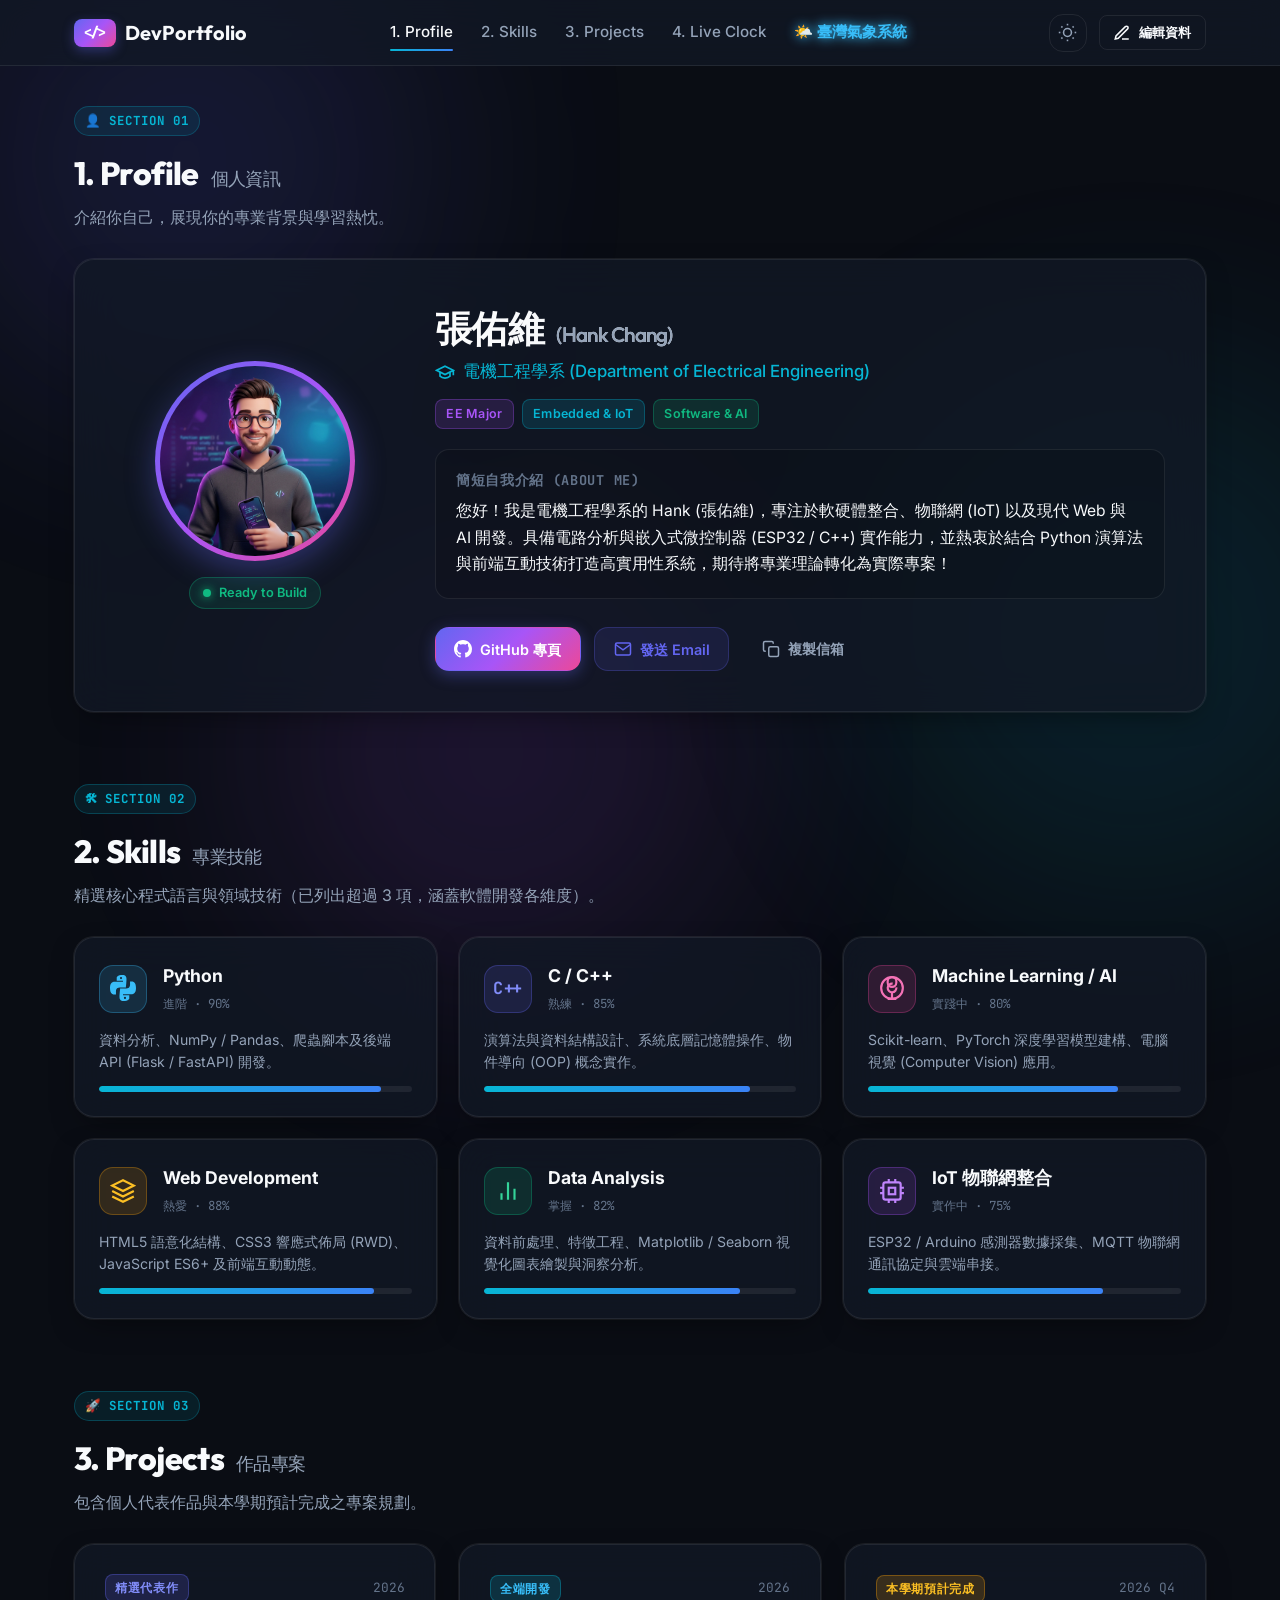
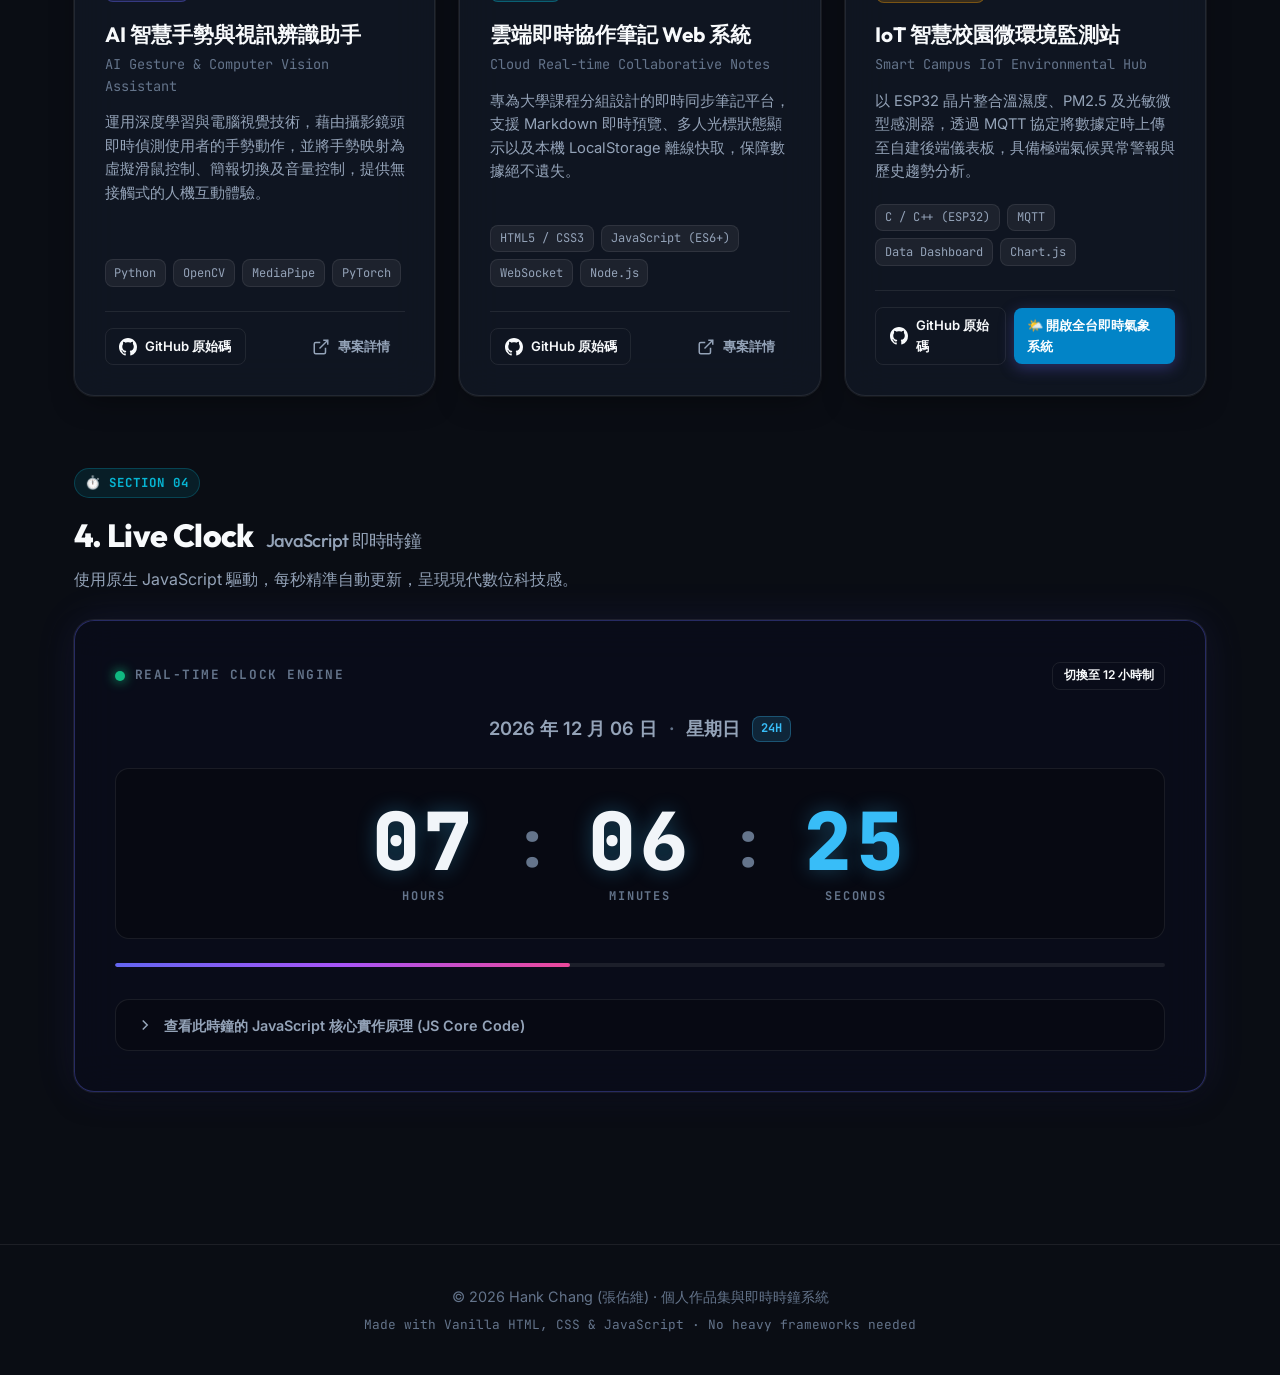
==== commit 9ad50092: "feat: integrate Taiwan Weather Hub into personal portfolio and navbar" ====
--- a/index.html
+++ b/index.html
@@ -32,6 +32,7 @@
         <a href="#skills" class="nav-link">2. Skills</a>
         <a href="#projects" class="nav-link">3. Projects</a>
         <a href="#clock" class="nav-link">4. Live Clock</a>
+        <a href="./weather/index.html" class="nav-link" target="_blank" style="color:#38bdf8;font-weight:700;"><span style="filter:drop-shadow(0 0 6px #38bdf8);">🌤️ 臺灣氣象系統</span></a>
       </nav>
 
       <div class="nav-actions">
@@ -398,7 +399,9 @@
               </svg>
               <span>GitHub 原始碼</span>
             </a>
-            <span class="status-pill status-pill-wip">持續研發中 🛠️</span>
+            <a href="./weather/index.html" target="_blank" class="btn btn-primary btn-sm" style="background:#0284c7;color:#fff;border:none;display:inline-flex;align-items:center;gap:6px;font-weight:700;">
+              <span>🌤️ 開啟全台即時氣象系統</span>
+            </a>
           </div>
         </article>
       </div>
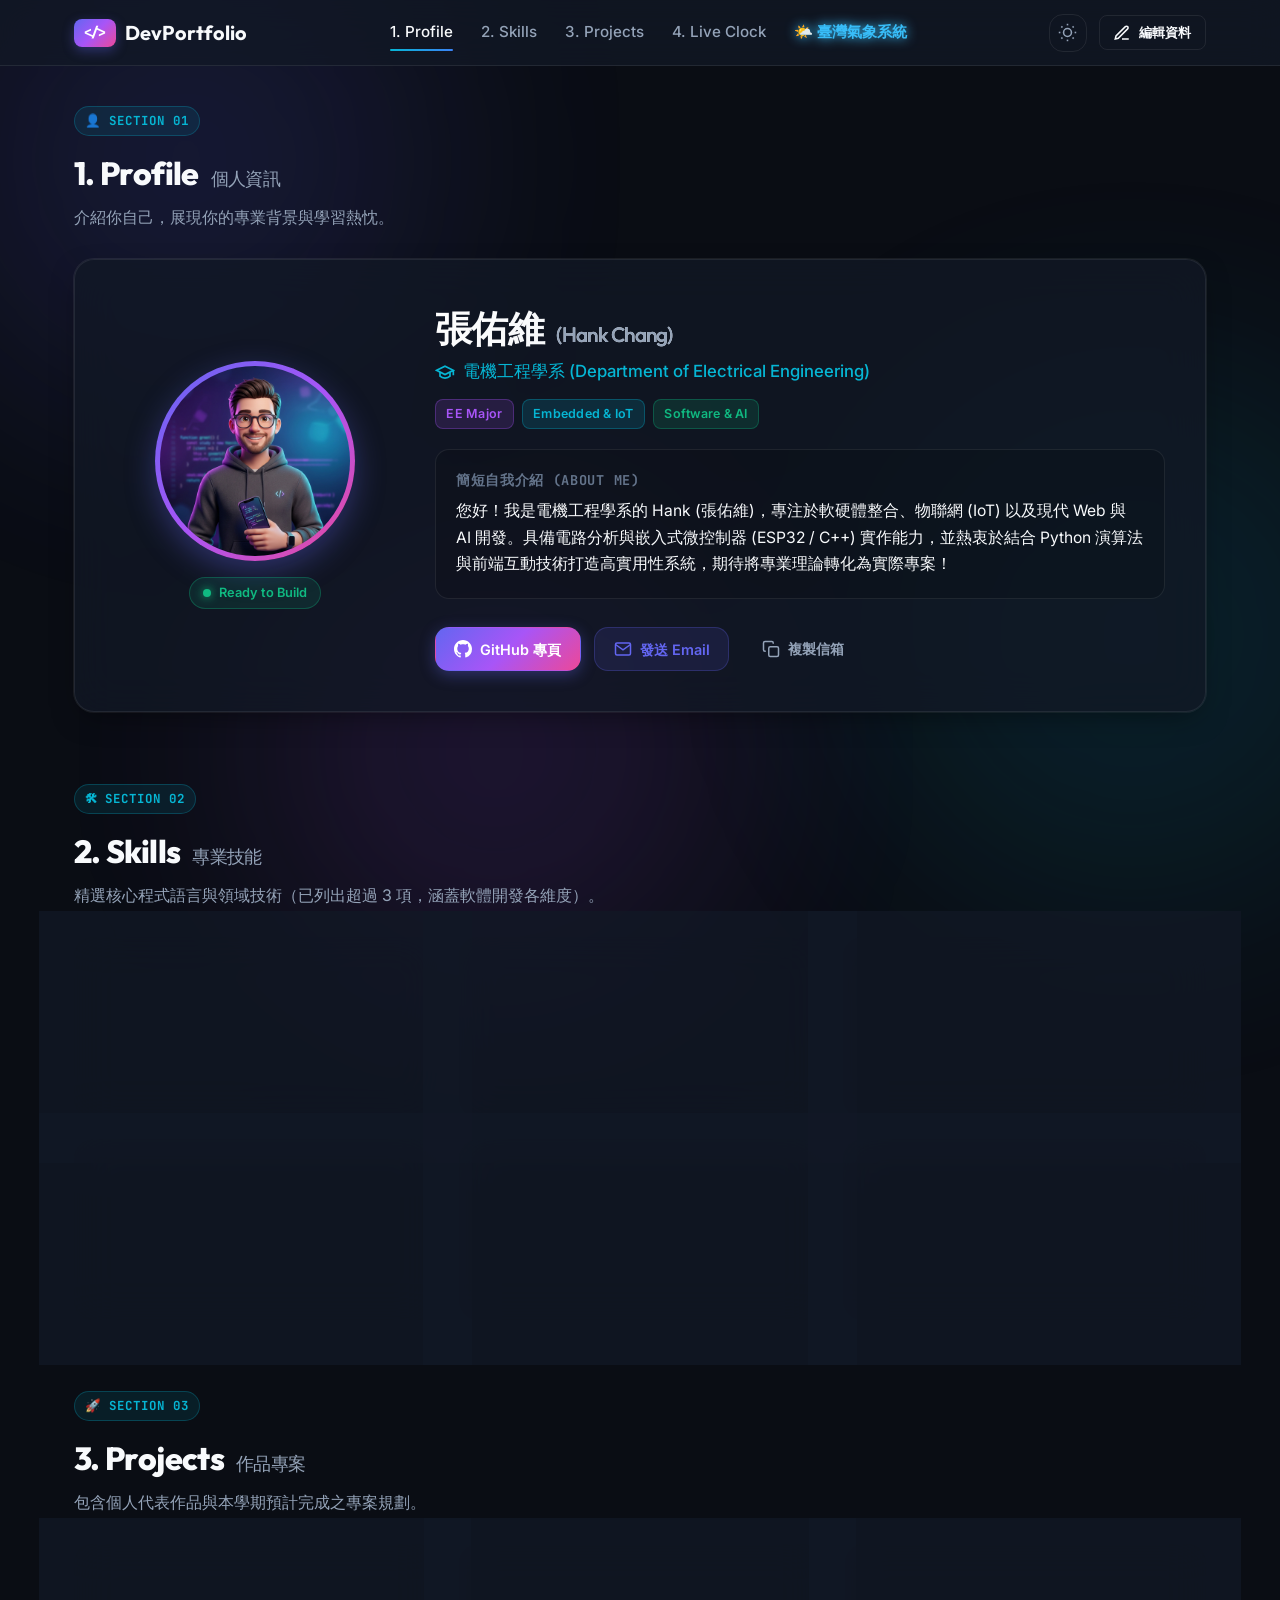
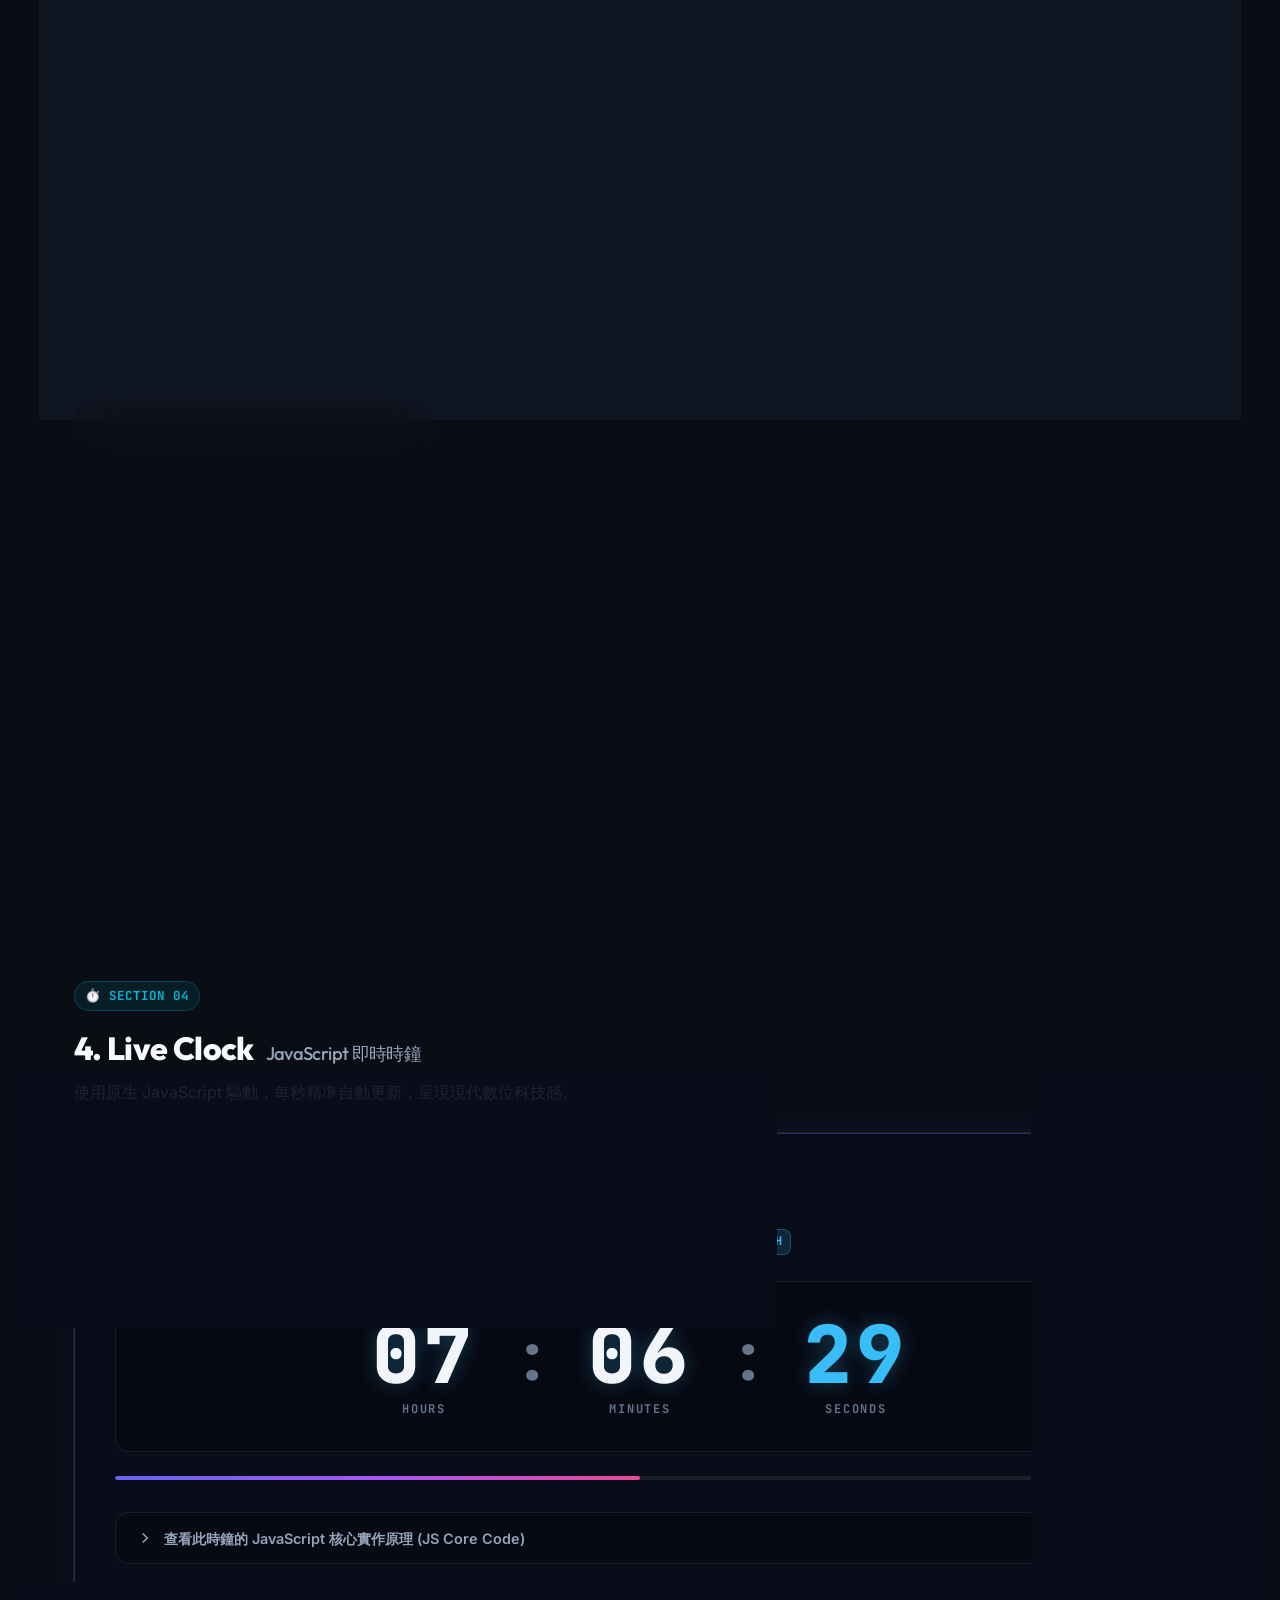
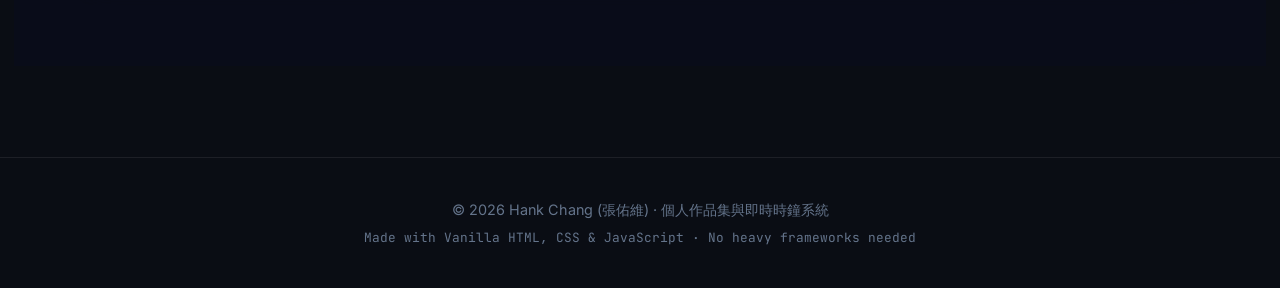
==== commit c1fab410: "docs: link Taiwan Weather Hub live demo and GitHub repository in portfolio" ====
--- a/index.html
+++ b/index.html
@@ -393,14 +393,54 @@
           </div>
 
           <div class="project-footer">
-            <a href="https://github.com" target="_blank" rel="noopener noreferrer" class="btn btn-outline btn-sm">
+            <a href="https://github.com/hankyyyyyy" target="_blank" rel="noopener noreferrer" class="btn btn-outline btn-sm">
               <svg viewBox="0 0 24 24" fill="currentColor" class="btn-icon">
                 <path d="M12 0C5.37 0 0 5.37 0 12c0 5.31 3.435 9.795 8.205 11.385.6.105.825-.255.825-.57 0-.285-.015-1.23-.015-2.235-3.015.555-3.795-.735-4.035-1.41-.135-.345-.72-1.41-1.23-1.695-.42-.225-1.02-.78-.015-.795.945-.015 1.62.87 1.845 1.23 1.08 1.815 2.805 1.305 3.495.99.105-.78.42-1.305.765-1.605-2.67-.3-5.46-1.335-5.46-5.925 0-1.305.465-2.385 1.23-3.225-.12-.3-.54-1.53.12-3.18 0 0 1.005-.315 3.3 1.23.96-.27 1.98-.405 3-.405s2.04.135 3 .405c2.295-1.56 3.3-1.23 3.3-1.23.66 1.65.24 2.88.12 3.18.765.84 1.23 1.905 1.23 3.225 0 4.605-2.805 5.625-5.475 5.925.435.375.81 1.095.81 2.22 0 1.605-.015 2.895-.015 3.3 0 .315.225.69.825.57A12.02 12.02 0 0024 12c0-6.63-5.37-12-12-12z"/>
               </svg>
               <span>GitHub 原始碼</span>
             </a>
-            <a href="./weather/index.html" target="_blank" class="btn btn-primary btn-sm" style="background:#0284c7;color:#fff;border:none;display:inline-flex;align-items:center;gap:6px;font-weight:700;">
-              <span>🌤️ 開啟全台即時氣象系統</span>
+            <button class="btn btn-ghost btn-sm demo-toast-btn" data-project="IoT 智慧校園微環境監測站">
+              <svg viewBox="0 0 24 24" fill="none" stroke="currentColor" stroke-width="2" class="btn-icon">
+                <path d="M18 13v6a2 2 0 0 1-2 2H5a2 2 0 0 1-2-2V8a2 2 0 0 1 2-2h6"></path>
+                <polyline points="15 3 21 3 21 9"></polyline>
+                <line x1="10" y1="14" x2="21" y2="3"></line>
+              </svg>
+              <span>專案詳情</span>
+            </button>
+          </div>
+        </article>
+
+        <!-- 專案 4: 臺灣即時氣象系統 (旗艦專案) -->
+        <article class="project-card glass-card featured-project-card" style="border:1px solid rgba(56, 189, 248, 0.4); background:linear-gradient(135deg, rgba(14, 165, 233, 0.08), rgba(15, 23, 42, 0.8));">
+          <div class="project-header">
+            <span class="project-badge badge-featured" style="background:#0284c7; color:#fff;">熱門旗艦 · LIVE</span>
+            <span class="project-year">2026</span>
+          </div>
+
+          <h3 class="project-title" style="color:#38bdf8;">臺灣即時氣象與 36 小時預報地圖系統</h3>
+          <p class="project-subtitle">Taiwan Weather Hub (CWA API · GIS · 8大圖資)</p>
+
+          <p class="project-desc">
+            串接中央氣象署 OpenData API (F-C0032-001)，結合 Leaflet 22 縣市高精向量圖資、真實等高線地形與國土測繪街區地圖（支援超大 Zoom In）、動態流體風場、官方溫度熱圖及 8 大專業觀測圖資專區。
+          </p>
+
+          <div class="tech-stack-list">
+            <span class="tech-tag">HTML5 / CSS3</span>
+            <span class="tech-tag">JavaScript (ES6+)</span>
+            <span class="tech-tag">Leaflet GIS</span>
+            <span class="tech-tag">CWA OpenData</span>
+            <span class="tech-tag">SQLite3</span>
+          </div>
+
+          <div class="project-footer">
+            <a href="https://github.com/hankyyyyyy/HW10-Taiwan-Weather" target="_blank" rel="noopener noreferrer" class="btn btn-outline btn-sm">
+              <svg viewBox="0 0 24 24" fill="currentColor" class="btn-icon">
+                <path d="M12 0C5.37 0 0 5.37 0 12c0 5.31 3.435 9.795 8.205 11.385.6.105.825-.255.825-.57 0-.285-.015-1.23-.015-2.235-3.015.555-3.795-.735-4.035-1.41-.135-.345-.72-1.41-1.23-1.695-.42-.225-1.02-.78-.015-.795.945-.015 1.62.87 1.845 1.23 1.08 1.815 2.805 1.305 3.495.99.105-.78.42-1.305.765-1.605-2.67-.3-5.46-1.335-5.46-5.925 0-1.305.465-2.385 1.23-3.225-.12-.3-.54-1.53.12-3.18 0 0 1.005-.315 3.3 1.23.96-.27 1.98-.405 3-.405s2.04.135 3 .405c2.295-1.56 3.3-1.23 3.3-1.23.66 1.65.24 2.88.12 3.18.765.84 1.23 1.905 1.23 3.225 0 4.605-2.805 5.625-5.475 5.925.435.375.81 1.095.81 2.22 0 1.605-.015 2.895-.015 3.3 0 .315.225.69.825.57A12.02 12.02 0 0024 12c0-6.63-5.37-12-12-12z"/>
+              </svg>
+              <span>GitHub 專案庫</span>
+            </a>
+            <a href="https://hankyyyyyy.github.io/HW10-Taiwan-Weather/" target="_blank" class="btn btn-primary btn-sm" style="background:linear-gradient(135deg, #0284c7, #2563eb);color:#fff;border:none;display:inline-flex;align-items:center;gap:6px;font-weight:700;box-shadow:0 0 12px rgba(56,189,248,0.4);">
+              <span>🌤️ 前往線上體驗網址</span>
             </a>
           </div>
         </article>
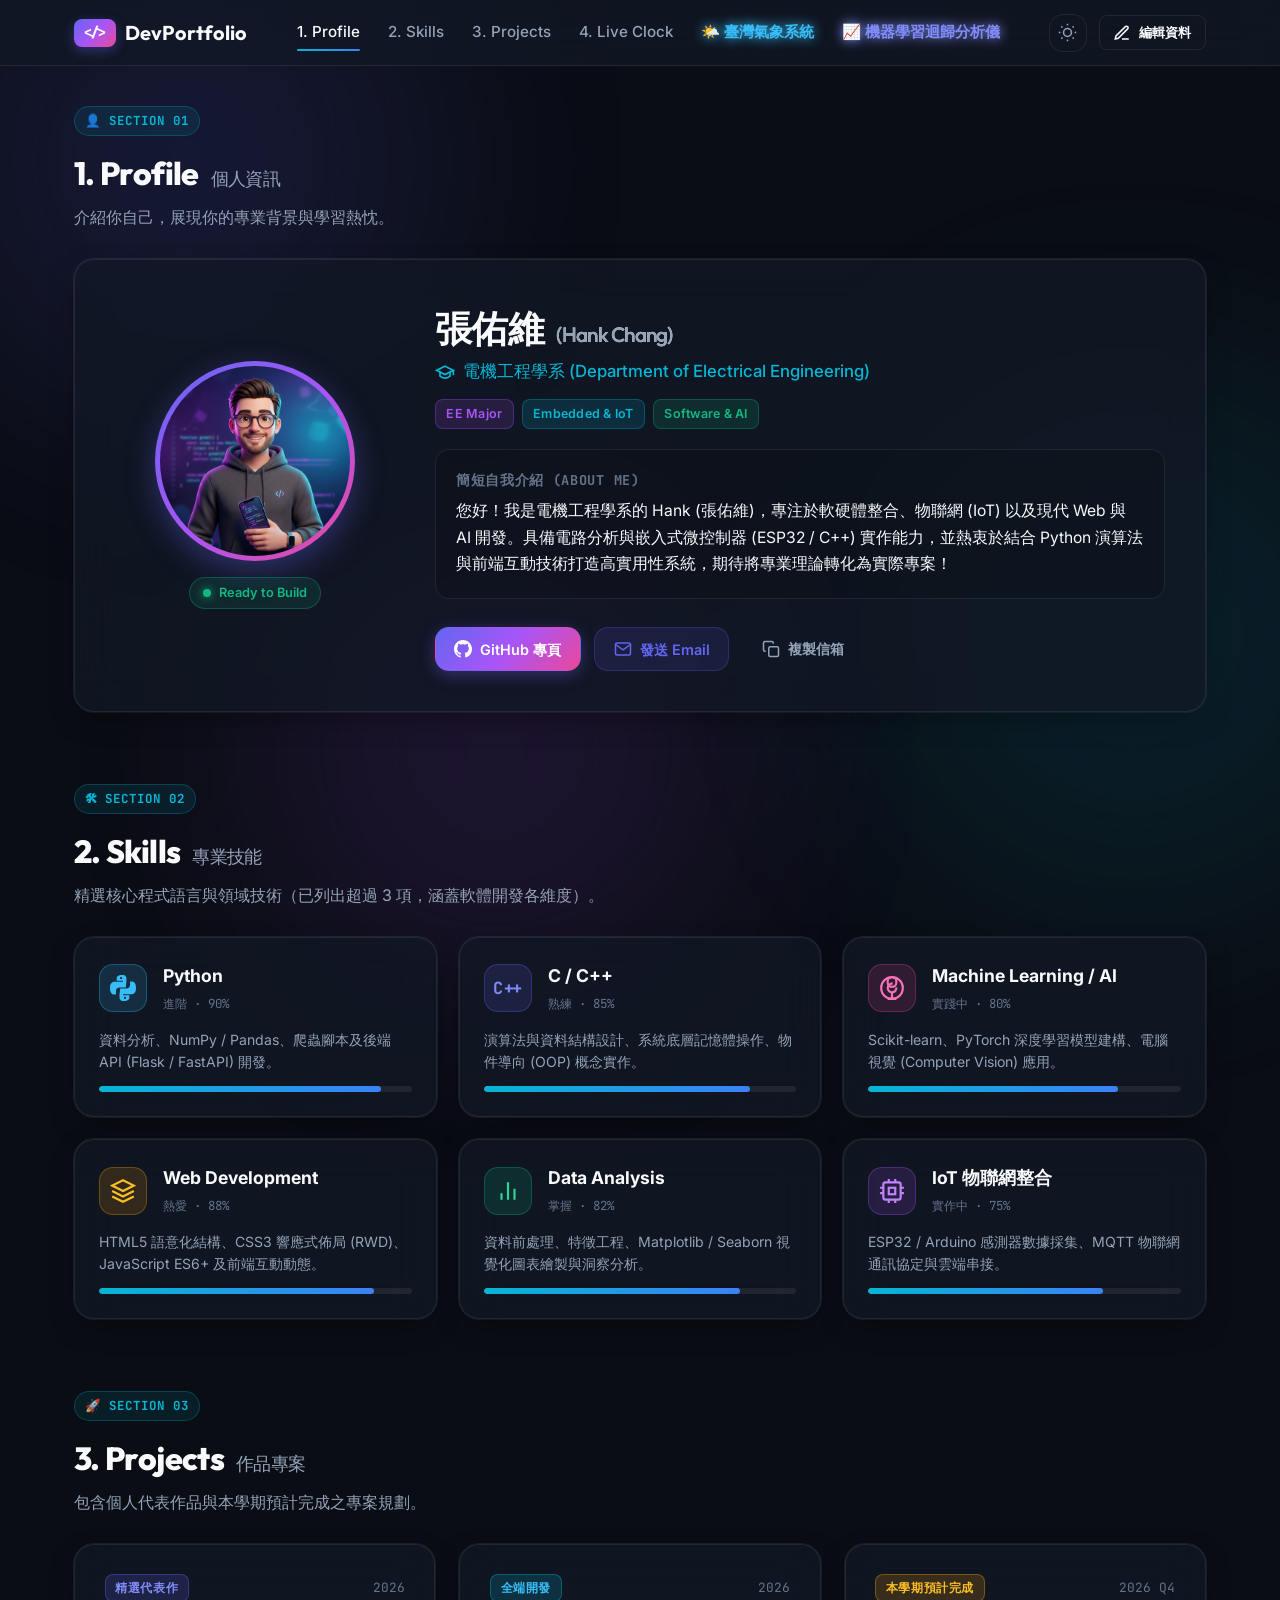
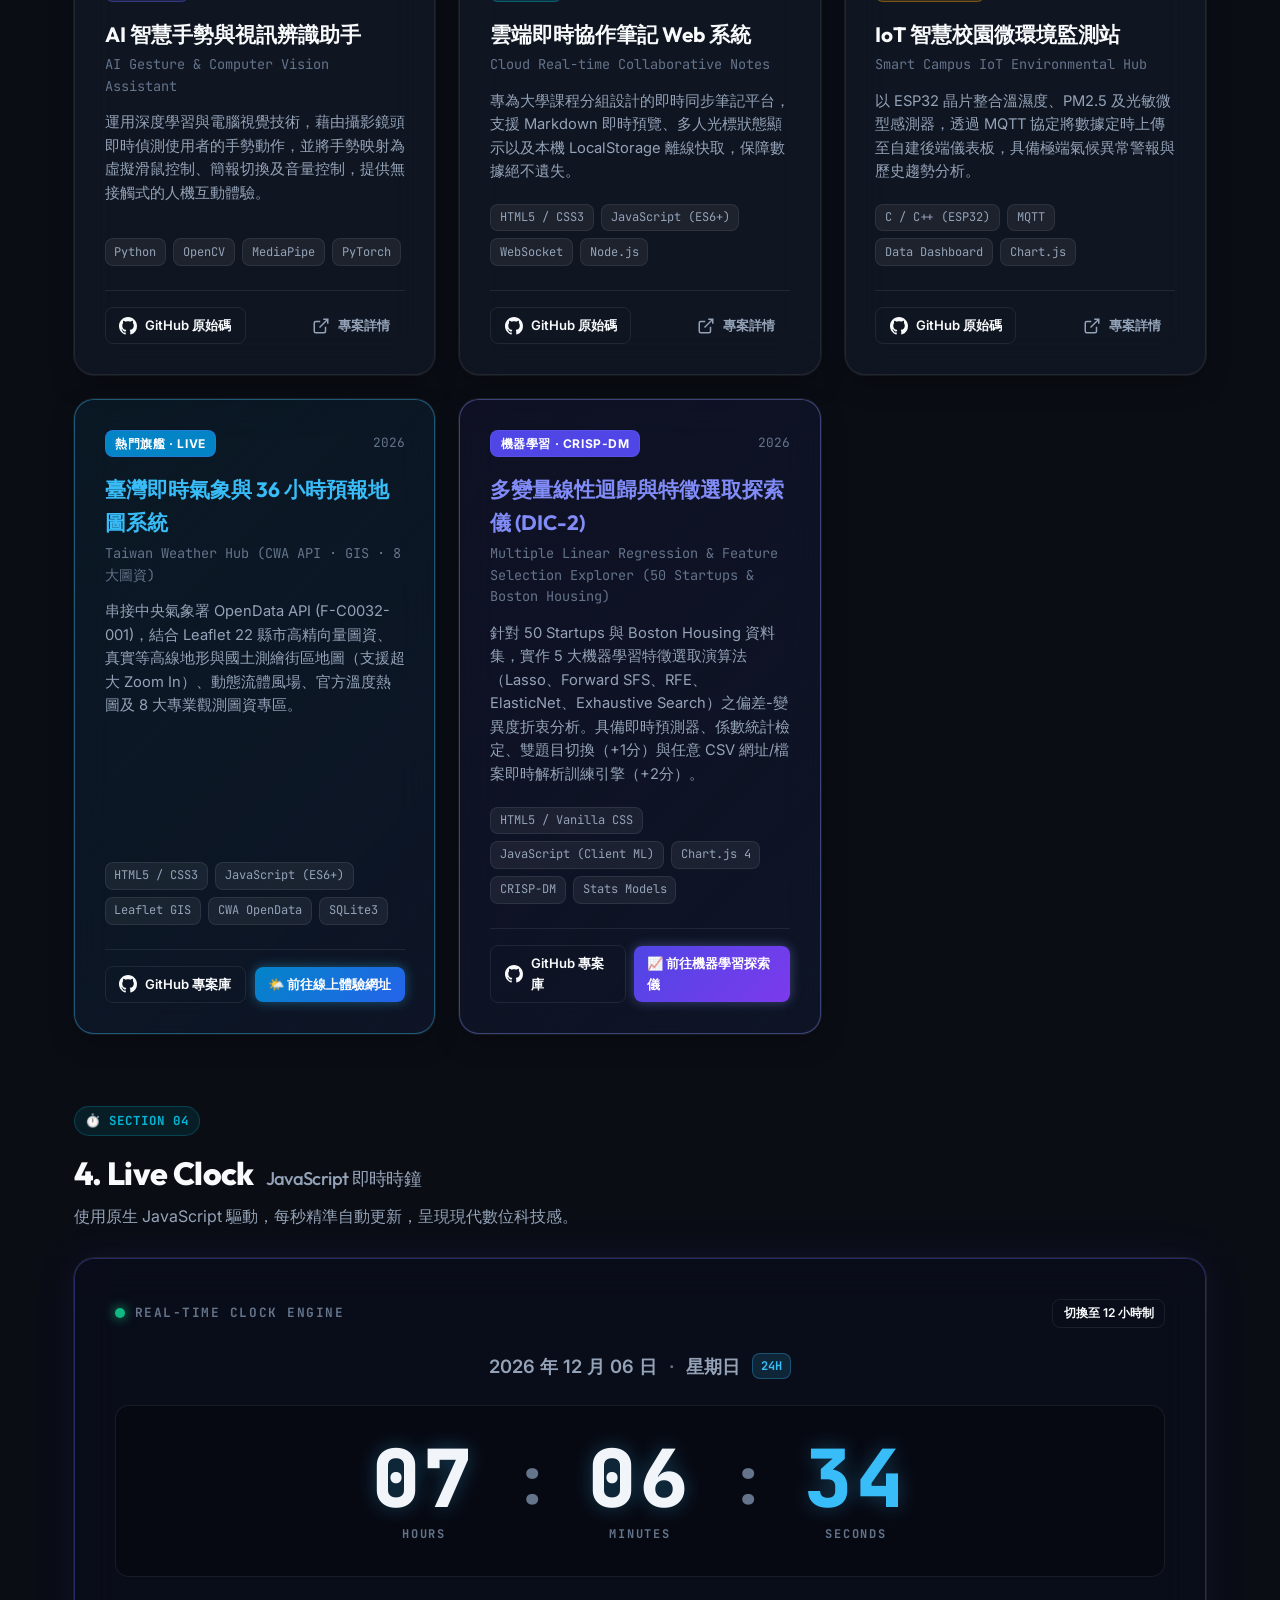
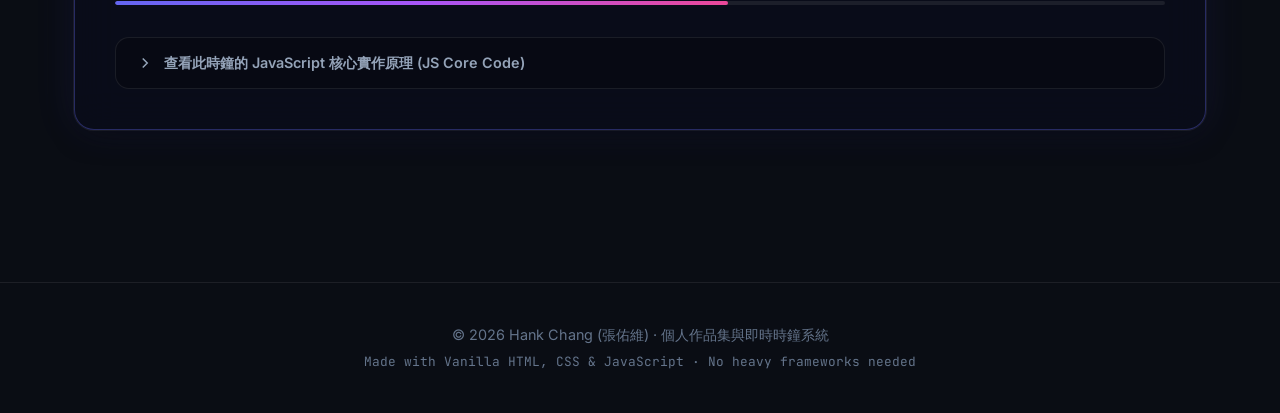
==== commit dfadedc0: "feat(ml): add DIC-2 Multiple Linear Regression Explorer (50 Startups & Boston Housing with custom da" ====
--- a/index.html
+++ b/index.html
@@ -33,6 +33,7 @@
         <a href="#projects" class="nav-link">3. Projects</a>
         <a href="#clock" class="nav-link">4. Live Clock</a>
         <a href="./weather/index.html" class="nav-link" target="_blank" style="color:#38bdf8;font-weight:700;"><span style="filter:drop-shadow(0 0 6px #38bdf8);">🌤️ 臺灣氣象系統</span></a>
+        <a href="./AIoT-DIC2-MultipleLR/index.html" class="nav-link" target="_blank" style="color:#818cf8;font-weight:700;"><span style="filter:drop-shadow(0 0 6px #818cf8);">📈 機器學習迴歸分析儀</span></a>
       </nav>
 
       <div class="nav-actions">
@@ -444,6 +445,41 @@
             </a>
           </div>
         </article>
+
+        <!-- 專案 5: 多變量線性迴歸與特徵選取探索儀 (DIC-2 機器學習專案) -->
+        <article class="project-card glass-card featured-project-card" style="border:1px solid rgba(129, 140, 248, 0.4); background:linear-gradient(135deg, rgba(79, 70, 229, 0.08), rgba(15, 23, 42, 0.8));">
+          <div class="project-header">
+            <span class="project-badge badge-featured" style="background:#4f46e5; color:#fff;">機器學習 · CRISP-DM</span>
+            <span class="project-year">2026</span>
+          </div>
+
+          <h3 class="project-title" style="color:#818cf8;">多變量線性迴歸與特徵選取探索儀 (DIC-2)</h3>
+          <p class="project-subtitle">Multiple Linear Regression & Feature Selection Explorer (50 Startups & Boston Housing)</p>
+
+          <p class="project-desc">
+            針對 50 Startups 與 Boston Housing 資料集，實作 5 大機器學習特徵選取演算法（Lasso、Forward SFS、RFE、ElasticNet、Exhaustive Search）之偏差-變異度折衷分析。具備即時預測器、係數統計檢定、雙題目切換（+1分）與任意 CSV 網址/檔案即時解析訓練引擎（+2分）。
+          </p>
+
+          <div class="tech-stack-list">
+            <span class="tech-tag">HTML5 / Vanilla CSS</span>
+            <span class="tech-tag">JavaScript (Client ML)</span>
+            <span class="tech-tag">Chart.js 4</span>
+            <span class="tech-tag">CRISP-DM</span>
+            <span class="tech-tag">Stats Models</span>
+          </div>
+
+          <div class="project-footer">
+            <a href="https://github.com/hankyyyyyy/Hank_Chang_PersonalPage/tree/main/AIoT-DIC2-MultipleLR" target="_blank" rel="noopener noreferrer" class="btn btn-outline btn-sm">
+              <svg viewBox="0 0 24 24" fill="currentColor" class="btn-icon">
+                <path d="M12 0C5.37 0 0 5.37 0 12c0 5.31 3.435 9.795 8.205 11.385.6.105.825-.255.825-.57 0-.285-.015-1.23-.015-2.235-3.015.555-3.795-.735-4.035-1.41-.135-.345-.72-1.41-1.23-1.695-.42-.225-1.02-.78-.015-.795.945-.015 1.62.87 1.845 1.23 1.08 1.815 2.805 1.305 3.495.99.105-.78.42-1.305.765-1.605-2.67-.3-5.46-1.335-5.46-5.925 0-1.305.465-2.385 1.23-3.225-.12-.3-.54-1.53.12-3.18 0 0 1.005-.315 3.3 1.23.96-.27 1.98-.405 3-.405s2.04.135 3 .405c2.295-1.56 3.3-1.23 3.3-1.23.66 1.65.24 2.88.12 3.18.765.84 1.23 1.905 1.23 3.225 0 4.605-2.805 5.625-5.475 5.925.435.375.81 1.095.81 2.22 0 1.605-.015 2.895-.015 3.3 0 .315.225.69.825.57A12.02 12.02 0 0024 12c0-6.63-5.37-12-12-12z"/>
+              </svg>
+              <span>GitHub 專案庫</span>
+            </a>
+            <a href="./AIoT-DIC2-MultipleLR/index.html" target="_blank" class="btn btn-primary btn-sm" style="background:linear-gradient(135deg, #4f46e5, #7c3aed);color:#fff;border:none;display:inline-flex;align-items:center;gap:6px;font-weight:700;box-shadow:0 0 12px rgba(129,140,248,0.4);">
+              <span>📈 前往機器學習探索儀</span>
+            </a>
+          </div>
+        </article>
       </div>
     </section>
 
